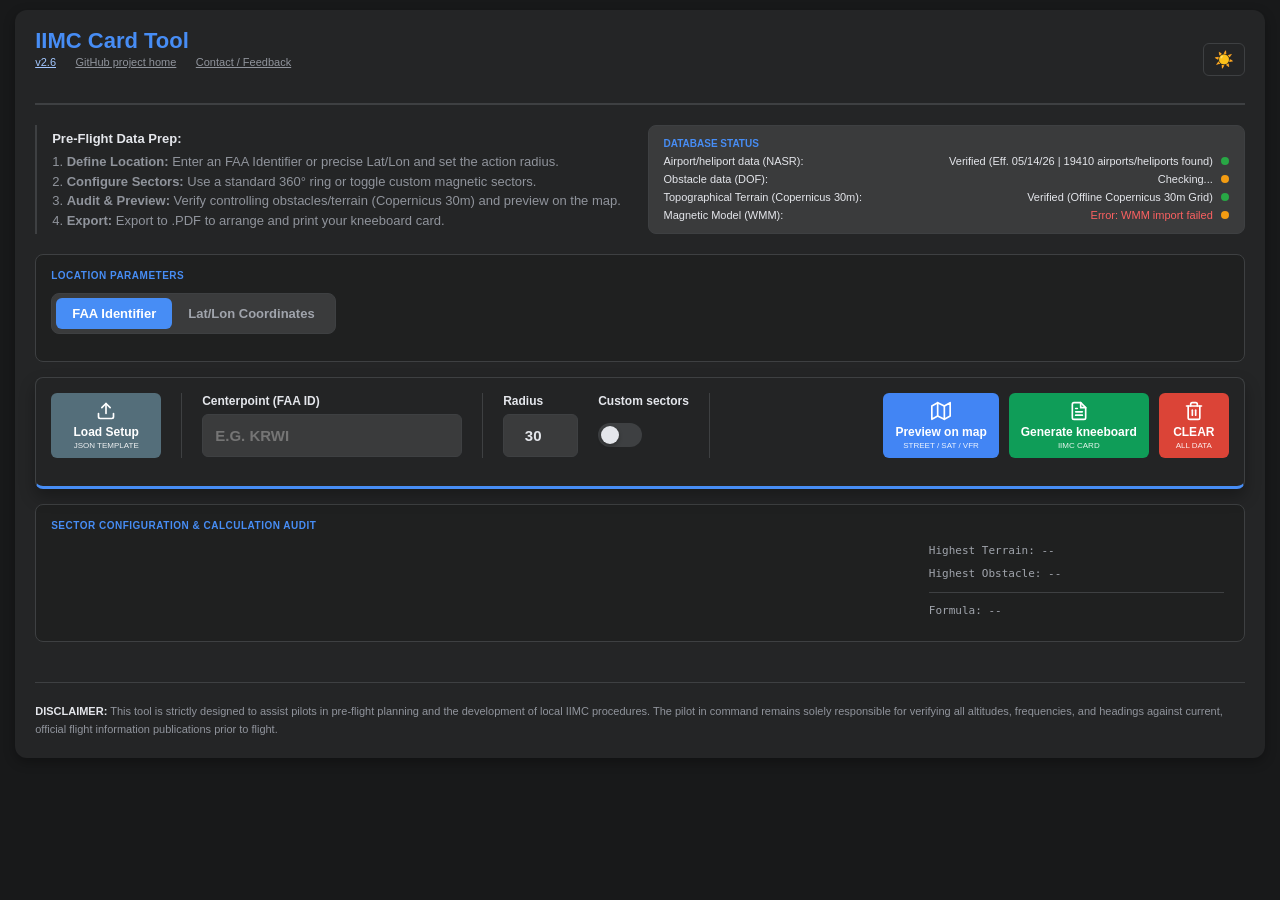
==== public/index.html @ d886c155 "Reorganize to standard scalable architecture" ====
<!DOCTYPE html>
<html lang="en">
<head>
    <meta charset="UTF-8">
    <meta name="viewport" content="width=device-width, initial-scale=1.0, maximum-scale=1.0, user-scalable=no">
    <title>IIMC Card Tool</title>
    
    <link rel="stylesheet" href="https://unpkg.com/leaflet@1.9.4/dist/leaflet.css" />
    
    <style>
        :root {
            --bg: #18191a; --card: #242526; --text: #e4e6eb; --border: #3e4042;
            --primary: #478df5; --secondary: #3a3b3c; --danger: #fb6161;
            --success: #28a745; --earth: #2d81ff; --link: #a3c7ff; --dispatch: #f39c12;
            --section-bg: rgba(0,0,0,0.15);
            --input-bg: #3a3b3c;
        }
        [data-theme="light"] {
            --bg: #f0f2f5; --card: #ffffff; --text: #1c1e21; --border: #dadde1;
            --primary: #1a73e8; --secondary: #e4e6eb; --danger: #fa3e3e;
            --link: #1a73e8; --dispatch: #f39c12;
            --section-bg: #f7f8fa; 
            --input-bg: #ffffff; 
        }

        body { font-family: -apple-system, BlinkMacSystemFont, "Segoe UI", Roboto, sans-serif; margin: 10px; background: var(--bg); color: var(--text); transition: background 0.3s; }
        .container { max-width: 900px; margin: auto; background: var(--card); padding: 20px; border-radius: 12px; box-shadow: 0 4px 12px rgba(0,0,0,0.3); }
        
        .header-row { display: flex; justify-content: space-between; align-items: center; border-bottom: 2px solid var(--border); padding-bottom: 15px; margin-bottom: 20px; }
        h2 { margin: 0; color: var(--primary); font-size: 20px; }
        
        .session-status-card { background: var(--secondary); padding: 12px 15px; border-radius: 8px; border: 1px solid var(--border); font-size: 11px; margin-bottom: 20px; }
        .status-line { margin-top: 6px; display: flex; justify-content: space-between; align-items: center; }
        .status-dot { width: 8px; height: 8px; border-radius: 50%; background: #555; display: inline-block; flex-shrink: 0; }
        .status-dot.ready { background: var(--success); }
        .status-dot.loading { background: var(--dispatch); animation: dbPulse 1s infinite; }
        @keyframes dbPulse { 0%, 100% { opacity: 1; } 50% { opacity: 0.3; } }

        .section-card { border: 1px solid var(--border); border-radius: 8px; padding: 15px; margin-bottom: 15px; background: var(--section-bg); }
        .section-title { font-weight: bold; color: var(--primary); margin-bottom: 12px; text-transform: uppercase; font-size: 10px; letter-spacing: 0.5px; }
        
        .grid-2 { display: grid; grid-template-columns: 1fr 1fr; gap: 15px; }
        @media (max-width: 480px) { .grid-2 { grid-template-columns: 1fr; } }

        label { display: block; font-weight: bold; color: var(--text); font-size: 12px; margin-bottom: 6px; }
        input[type="number"], input[type="text"] { width: 100%; padding: 12px; background: var(--input-bg); color: var(--text); border: 1px solid var(--border); border-radius: 6px; box-sizing: border-box; font-size: 15px; font-weight: bold; -webkit-appearance: none; }
        
        .btn-group { margin-top: 25px; }
        button.action { width: 100%; padding: 16px; background-color: var(--success); color: white; border: none; border-radius: 8px; font-size: 16px; font-weight: bold; cursor: pointer; transition: 0.2s; }
        
        .output-block { background: var(--input-bg); border: 1px solid var(--border); border-radius: 6px; padding: 15px; text-align: center; }
        .output-label { font-size: 10px; text-transform: uppercase; color: #90949c; font-weight: bold; margin-bottom: 5px; }
        .output-value { font-size: 26px; font-weight: bold; color: var(--text); }
        .output-value.msa-val { color: var(--danger); }
        .output-value.freq-val { color: var(--success); }

        .audit-text { font-size: 11px; color: #a0a4ac; margin-bottom: 8px; font-family: monospace; line-height: 1.4; }
        .audit-highlight { color: var(--text); font-weight: bold; }
        
        /* New Split Layout Styles */
        .split-layout { display: flex; gap: 20px; align-items: flex-start; }
        .split-left { flex: 1; min-width: 0; width: 100%; }
        .split-right { flex: 0 0 300px; min-width: 0; }
        
        /* Convert audit grid to a vertical stack */
        .audit-grid, .audit-grid.multi { display: flex; flex-direction: column; gap: 12px; padding-right: 5px; }
        
        @media (max-width: 768px) { 
            .split-layout { flex-direction: column; }
            .audit-grid, .audit-grid.multi { max-height: none; overflow-y: visible; padding-right: 0; }
        }

        .action-btn { background: var(--card); border: 1px solid var(--border); color: var(--text); padding: 10px; border-radius: 6px; cursor: pointer; }

        /* Map UI Additions */
        .btn-preview { background-color: var(--earth); margin-top: 10px; }
        .btn-preview:hover { background-color: #1a60d4; }
        
        #mapOverlay { 
            display: none; position: fixed; top: 5%; left: 5%; width: 90%; height: 80%; 
            background: var(--card); z-index: 3000; border: 2px solid var(--primary); 
            border-radius: 12px; overflow: hidden; box-shadow: 0 20px 50px rgba(0,0,0,0.8);
        }
        #mapOverlay.maximized { width: 100vw; height: 100vh; top: 0; left: 0; border: none; border-radius: 0; }
        #map { width: 100%; height: 100%; background: #222; }

        .map-command-bar {
            position: absolute; bottom: 30px; left: 50%; transform: translateX(-50%);
            width: auto; background: rgba(30, 31, 32, 0.98); border: 1px solid var(--border); border-radius: 12px;
            padding: 10px 20px; display: flex; align-items: center; gap: 15px;
            box-shadow: 0 10px 40px rgba(0,0,0,0.6); backdrop-filter: blur(12px); z-index: 9999 !important;
        }
        .cmd-group { display: flex; align-items: center; gap: 8px; position: relative; }
        .cmd-divider { width: 1px; height: 24px; background: var(--border); margin: 0 4px; }
        .layer-switch { display: flex; background: rgba(0,0,0,0.4); border-radius: 6px; padding: 2px; border: 1px solid var(--border); }
        .layer-btn { background: transparent; border: none; color: #888; padding: 8px 12px; font-size: 11px; font-weight: 600; cursor: pointer; border-radius: 4px; transition: 0.2s; white-space: nowrap; height: 32px; display: flex; align-items: center; }
        .layer-btn.active { background: var(--primary); color: white; }
        .close-btn { background: var(--danger); border-color: var(--danger); color: white; }

        /* --- KNEEBOARD TEMPLATE STYLES (Shared by Print & Preview) --- */
        #print-container { display: none; font-family: Arial, sans-serif; color: black; }
        
        .print-landscape-sheet { display: flex; flex-direction: row; width: 11in; height: 8.5in; background: white; box-sizing: border-box; margin: 0 auto; }
        .print-page, .print-notes { display: flex; flex-direction: column; width: 5.5in; height: 8.5in; box-sizing: border-box; padding: 0.25in; overflow: hidden; }
        .print-notes { border-left: 1px dashed #ccc; background: white; }
        
        .print-header { display: flex; justify-content: flex-start; align-items: stretch; height: 55px; margin-bottom: 0; gap: 0; }
        .print-logo-box, .print-title-box, .print-meta-box { border: 2px solid black; border-bottom: none; padding: 4px; display: flex; flex-direction: column; justify-content: center; box-sizing: border-box; container-type: inline-size; }
        .print-logo-box { width: 18%; text-align: center; border-right: none; }
        .print-title-box { width: 52%; text-align: center; font-weight: bold; border-right: none; }
        .print-title-box .print-title { height: 100%; width: 100%; display: flex; flex-direction: column; justify-content: center; font-size: clamp(12px, 6cqi, 22px); line-height: 1.1; margin: 0; }
        .print-meta-box { width: 30%; font-weight: bold; }
        .print-meta-box .print-meta { font-size: 14px; line-height: 1.3; display: block; margin: 0; }
        
        .print-body { border: 3px solid black; display: flex; flex-direction: column; flex: 1; box-sizing: border-box; overflow: hidden; }
        
        .print-diagram-section { position: relative; flex: 1; display: flex; justify-content: center; align-items: center; padding: 10px; box-sizing: border-box; overflow: hidden; }
        .print-freq-box { position: absolute; top: 10px; right: 10px; text-align: center; font-size: 11px; font-weight: bold; z-index: 10; background: white; padding: 4px; border: 1px solid black; line-height: 1.1; }
        
        .print-circle-container { width: 100%; height: 100%; display: flex; justify-content: center; align-items: center; background: white; box-sizing: border-box; border-radius: 50%; }
        .print-circle-container svg { max-width: 100%; max-height: 100%; }
        .print-center-text { text-align: center; font-size: 24px; font-weight: bold; line-height: 1.2; }
        .print-center-text span { font-size: 20px; }
        
        .active-layout-btn { background: var(--primary) !important; color: white !important; border-color: var(--primary) !important; }
        
        .print-instructions-section { border-top: 3px solid #1a237e; padding: 12px; font-size: 12px; line-height: 1.3; box-sizing: border-box; }
        .print-avoid { margin-bottom: 10px; font-size: 11px; }
        .print-section-title { font-weight: bold; font-size: 13px; margin-bottom: 5px; }
        .print-recover ul { margin: 0; padding-left: 18px; list-style-type: disc; }
        .print-recover li { margin-bottom: 4px; padding-left: 4px; }
        .print-note { font-weight: normal; margin: 8px 0; font-size: 11px; }

        .notes-header { font-weight: bold; font-size: 14px; margin-bottom: 10px; text-align: center; text-transform: uppercase; border-bottom: 2px solid black; padding-bottom: 5px; }
        .notes-textarea { flex: 1; width: 100%; border: none; resize: none; font-family: inherit; font-size: 12px; line-height: 1.5; outline: none; background: transparent; }

        /* --- PREVIEW MODE (Screen Only) --- */
        @media screen {
            body.preview-mode { background: #222 !important; overflow-y: auto; overflow-x: auto; }
            body.preview-mode .container, body.preview-mode #mapOverlay { display: none !important; }
            body.preview-mode #print-container { display: flex; flex-direction: column; align-items: center; padding: 40px 20px; min-height: 100vh; transition: padding-left 0.3s ease; }
            body.is-customizing #print-container { padding-left: 280px; }
            body.preview-mode .print-landscape-sheet { background: white; box-shadow: 0 10px 30px rgba(0,0,0,0.8); border-radius: 4px; }
        }

        /* --- ACTUAL PRINT SPOOLER STYLES --- */
        @media print {
            @page { size: letter landscape; margin: 0; }
            body { background: white !important; margin: 0 !important; padding: 0 !important; width: 11in !important; height: 8.5in !important; overflow: hidden !important; -webkit-print-color-adjust: exact; print-color-adjust: exact; }
            .container, #mapOverlay, .customize-sidebar, .modal-overlay, .app-footer, .header-row { display: none !important; }
            #print-container { display: block !important; width: 11in !important; height: 8.5in !important; margin: 0 !important; padding: 0 !important; }
            .print-landscape-sheet { width: 11in !important; height: 8.5in !important; margin: 0 !important; padding: 0 !important; box-shadow: none !important; border-radius: 0 !important; page-break-after: avoid; page-break-inside: avoid; }
            .print-notes { border-left: 1px dashed transparent !important; }
        }

        /* --- CUSTOMIZE MODE STYLES --- */
        body.is-customizing .print-page { outline: 2px dashed var(--primary); }
        body.is-customizing .draggable-box { cursor: grab; }
        body.is-customizing .draggable-box:active { cursor: grabbing; }
        body.is-dragging .editable-text { outline: none !important; background: transparent !important; }
        body.is-customizing .editable-text { outline: 1px dashed rgba(71, 141, 245, 0.5); background: rgba(71, 141, 245, 0.05); transition: 0.2s; }
        body.is-customizing .editable-text:hover { outline: 2px solid var(--primary); background: rgba(71, 141, 245, 0.1); }
        
        .customize-sidebar {
            position: fixed; top: 0; left: -300px; width: 260px; height: 100vh;
            background: var(--card); border-right: 1px solid var(--border);
            box-shadow: 4px 0 15px rgba(0,0,0,0.5); z-index: 10000;
            padding: 15px; box-sizing: border-box; transition: left 0.3s ease;
            display: flex; flex-direction: column; gap: 12px; overflow-y: auto;
        }
        body.is-customizing .customize-sidebar { left: 0; }
        .customize-sidebar h3 { margin: 0 0 10px 0; color: var(--primary); font-size: 16px; border-bottom: 1px solid var(--border); padding-bottom: 10px; }
        .sidebar-row { display: flex; justify-content: space-between; align-items: center; font-size: 13px; font-weight: bold; }
        .btn-sidebar { background: var(--secondary); color: var(--text); border: 1px solid var(--border); padding: 8px 12px; border-radius: 6px; cursor: pointer; width: 100%; font-weight: bold; margin-top: 10px; }
        .btn-sidebar:hover { background: var(--border); }
        
        @media print {
            .customize-sidebar { display: none !important; }
            .editable-text { outline: none !important; background: transparent !important; }
            .freq-box .editable-text { background: white !important; }
        }

        /* --- UI Updates: Header, Footer, Modals, Print --- */
        .version-subtitle { font-size: 11px; color: var(--link); margin-top: 4px; margin-bottom: 20px; display: inline-block; font-weight: normal; cursor: pointer; text-decoration: underline; }
        .project-link { font-size: 11px; color: #90949c; margin-left: 15px; text-decoration: underline; cursor: pointer; transition: color 0.2s; }
        .project-link:hover { color: var(--link); }
        .app-footer { margin-top: 40px; padding-top: 20px; border-top: 1px solid var(--border); font-size: 11px; color: #90949c; line-height: 1.6; text-align: left; }
        .disclaimer-bold { font-weight: bold; color: var(--text); }
        .modal-overlay { display: none; position: fixed; top: 0; left: 0; width: 100%; height: 100%; background: rgba(0, 0, 0, 0.75); z-index: 5999; }
        #versionHistory { display: none; position: fixed; top: 50%; left: 50%; transform: translate(-50%, -50%); background: var(--card); border: 2px solid var(--primary); padding: 25px; border-radius: 12px; font-size: 12px; z-index: 6000; box-shadow: 0 10px 30px rgba(0,0,0,0.5); max-width: 500px; width: 90%; max-height: 80vh; overflow-y: auto; color: var(--text); line-height: 1.6; }
        
        .sticky-action-bar {
            position: sticky;
            top: 0;
            z-index: 1002;
            backdrop-filter: blur(12px);
            -webkit-backdrop-filter: blur(12px);
            box-shadow: 0 8px 16px rgba(0,0,0,0.3);
            background: rgba(36, 37, 38, 0.85) !important;
            border-bottom: 3px solid var(--primary) !important;
        }
        [data-theme="light"] .sticky-action-bar { background: rgba(255, 255, 255, 0.85) !important; }

        @media print { .no-print { display: none !important; } }
    </style>
</head>
<body data-theme="dark">

<div class="modal-overlay no-print" id="historyOverlay" onclick="toggleVersionHistory()">
    <div id="versionHistory" onclick="event.stopPropagation()">
        <div style="display:flex; justify-content:space-between; align-items:center; margin-bottom:15px; border-bottom:1px solid var(--border); padding-bottom:10px;">
            <strong style="color:var(--primary); font-size:14px;">Version History</strong>
            <span style="cursor:pointer; font-size:18px; opacity:0.7;" onclick="toggleVersionHistory()">✕</span>
        </div>
        <b>v2.6</b> - Fixed database update to correctly download current DOF.<br>
        <b>v2.5.1</b> - Added single-sector card scaling options.<br>
        <b>v2.5</b> - Added manual frequency changes to save/load with template.<br>
        <b>v2.4.4.7</b> - Made action bar buttons sticky.<br>
        <b>v2.4.4.1</b> - Revised action bar buttons.<br>
        <b>v2.4.3.1</b> - UI refinements. Fixed kneeboard date to align with DOF/sectional expiry.<br>
        <b>v2.4.3</b> - Added user input data validation logic.<br>
        <b>v2.4.2</b> - Fixed antimeridian wrapping bug (Aleutian Islands / Dateline Fix).<br>
        <b>v2.4.1</b> - Fixed expiration date on kneeboard card to correctly reflect next AIRAC cycle.<br>
        <b>v2.4</b> - Major update - integrated new terrain engine using NumPY array to ensure correct resolution of highest points.<br>
        <b>v2.3</b> - Revised frequency search logic to account FAA encoding of larger airports.<br>
        <b>v2.2</b> - Overhauled kneeboard print options and menu.<br>
        <b>v2.1</b> - Minor UI updates.<br>
        <b>v2.0.1</b> - Transitioned to web-based deployment on GitHub.<br>
        <b>v1.9.5</b> - Updated terrain model to Copernicus GLO-30. Added usage instructions and pre-flight disclaimers.<br>
        <b>v1.9.4</b> - Added Map Preview functionality.<br>
    </div>
</div>

<div class="container">
    <div class="header-row no-print">
        <div>
            <h2 style="margin: 0; color: var(--primary); line-height: 1; font-size: 22px;">IIMC Card Tool</h2>
            <span class="version-subtitle" onclick="toggleVersionHistory()">v2.6</span>
            <a href="https://github.com/cwmauze/iimc-card-tool" target="_blank" class="project-link">GitHub project home</a>
            <a href="mailto:cistern_fob3m@icloud.com" class="project-link">Contact / Feedback</a>
        </div>
        <button class="action-btn" onclick="toggleTheme()" id="themeBtn" style="font-size: 16px; padding: 6px 10px; height: auto;">☀️</button>
    </div>

    <div class="grid-2 no-print" style="margin-bottom: 20px; align-items: stretch;">
        <div style="font-size: 13px; color: #90949c; line-height: 1.5; border-left: 2px solid var(--border); padding-left: 15px; display: flex; flex-direction: column; justify-content: center;">
            <strong style="color: var(--text); margin-bottom: 4px;">Pre-Flight Data Prep:</strong>
            <div>1. <strong>Define Location:</strong> Enter an FAA Identifier or precise Lat/Lon and set the action radius.</div>
            <div>2. <strong>Configure Sectors:</strong> Use a standard 360° ring or toggle custom magnetic sectors.</div>
            <div>3. <strong>Audit & Preview:</strong> Verify controlling obstacles/terrain (Copernicus 30m) and preview on the map.</div>
            <div>4. <strong>Export:</strong> Export to .PDF to arrange and print your kneeboard card.</div>
        </div>

        <div class="session-status-card" style="margin-bottom: 0;">
            <div style="font-weight: bold; color: var(--primary); text-transform: uppercase; font-size: 10px;">Database Status</div>
            <div class="status-line">
                <span>Airport/heliport data (NASR):</span>
                <div style="display:flex; align-items:center; gap:8px;">
                    <span id="apt-status">Checking...</span>
                    <div class="status-dot loading" id="apt-dot"></div>
                </div>
            </div>
            <div class="status-line">
                <span>Obstacle data (DOF):</span>
                <div style="display:flex; align-items:center; gap:8px;">
                    <span id="obs-status">Checking...</span>
                    <div class="status-dot loading" id="obs-dot"></div>
                </div>
            </div>
            <div class="status-line">
                <span>Topographical Terrain (Copernicus 30m):</span>
                <div style="display:flex; align-items:center; gap:8px;">
                    <span id="usgs-status">Checking...</span>
                    <div class="status-dot loading" id="usgs-dot"></div>
                </div>
            </div>
            <div class="status-line">
                <span>Magnetic Model (WMM):</span>
                <div style="display:flex; align-items:center; gap:8px;">
                    <span id="mag-status">Checking...</span>
                    <div class="status-dot loading" id="mag-dot"></div>
                </div>
            </div>
        </div>
    </div>

    <style>
        .container { max-width: 1600px !important; width: 96%; transition: max-width 0.3s ease-in-out; }
        .export-toolbar { display: flex; align-items: stretch; gap: 10px; flex: 1; justify-content: flex-end; }
        .export-btn { display: flex; flex-direction: column; align-items: center; justify-content: center; padding: 8px 12px; border-radius: 6px; border: none; color: white; cursor: pointer; text-align: center; transition: opacity 0.2s; min-width: 110px; font-family: inherit; }
        .export-btn:hover { opacity: 0.85; }
        .export-icon { margin-bottom: 4px; }
        .export-title { font-size: 12px; font-weight: bold; margin-bottom: 2px; }
        .export-sub { font-size: 8px; text-transform: uppercase; opacity: 0.9; }
        .btn-map { background-color: #4285F4; }
        .btn-pdf { background-color: #0F9D58; }
        .btn-reset { background-color: #DB4437; min-width: 70px; }
        .efb-toggle { position: relative; display: inline-block; width: 44px; height: 24px; margin: 0; }
        .efb-toggle input { opacity: 0; width: 0; height: 0; }
        .efb-slider { position: absolute; cursor: pointer; top: 0; left: 0; right: 0; bottom: 0; background-color: var(--border); transition: .2s; border-radius: 24px; }
        .efb-slider:before { position: absolute; content: ""; height: 18px; width: 18px; left: 3px; bottom: 3px; background-color: var(--text); transition: .2s; border-radius: 50%; box-shadow: 0 2px 4px rgba(0,0,0,0.3); }
        .efb-toggle input:checked + .efb-slider { background-color: var(--primary); }
        .efb-toggle input:checked + .efb-slider:before { transform: translateX(20px); background-color: #fff; }

        /* Segmented Control Styles */
        .segmented-control { display: inline-flex; background: var(--input-bg); border: 1px solid var(--border); border-radius: 8px; padding: 4px; }
        .segmented-control input { display: none; }
        .segmented-control label { padding: 8px 16px; font-size: 13px; font-weight: bold; color: #a0a4ac; cursor: pointer; border-radius: 6px; transition: background 0.2s, color 0.2s; margin: 0; }
        .segmented-control input:checked + label { background: var(--primary); color: white; }
    </style>

    <div class="section-card">
        <div class="section-title">Location Parameters</div>
        
        <div style="margin-bottom: 12px;">
            <div class="segmented-control">
                <input type="radio" name="centerMode" id="cm-faa" value="faa" checked onchange="toggleCenterInput()">
                <label for="cm-faa">FAA Identifier</label>
                
                <input type="radio" name="centerMode" id="cm-coord" value="coord" onchange="toggleCenterInput()">
                <label for="cm-coord">Lat/Lon Coordinates</label>
            </div>
        </div>
    </div>

    <div class="sticky-action-bar" style="display: flex; gap: 20px; align-items: center; flex-wrap: wrap; border: 1px solid var(--border); border-radius: 8px; padding: 15px 15px 28px 15px; margin-bottom: 15px;">
            
            <div style="flex: 0 0 auto;">
                <input type="file" id="template-upload" accept=".json" style="display: none;" onchange="loadTemplate(event)">
                <button class="export-btn" style="background-color: #546E7A; height: 100%; min-height: 65px; justify-content: center;" onclick="document.getElementById('template-upload').click()">
                    <svg class="export-icon" width="20" height="20" viewBox="0 0 24 24" fill="none" stroke="currentColor" stroke-width="2" stroke-linecap="round" stroke-linejoin="round"><path d="M21 15v4a2 2 0 0 1-2 2H5a2 2 0 0 1-2-2v-4"></path><polyline points="17 8 12 3 7 8"></polyline><line x1="12" y1="3" x2="12" y2="15"></line></svg>
                    <span class="export-title">Load Setup</span>
                    <span class="export-sub">JSON TEMPLATE</span>
                </button>
            </div>

            <div style="width: 1px; min-height: 60px; background: var(--border); align-self: stretch;"></div>

            <div style="flex: 0 0 auto; min-width: 260px;">
                <div id="faaWrap" style="position: relative;">
                    <label>Centerpoint (FAA ID)</label>
                    <input type="text" id="centerpoint" placeholder="E.G. KRWI" style="text-transform: uppercase;" oninput="handleLocationChange()">
                    <div id="facilityName" style="position: absolute; top: 100%; left: 0; font-size: 11px; font-weight: bold; margin-top: 6px; color: var(--success); white-space: nowrap;"></div>
                </div>
                
                <div id="coordWrap" style="display: none; position: relative;">
                    <div style="display: flex; gap: 10px;">
                        <div style="width: 150px;">
                            <label>Latitude</label>
                            <input type="text" id="latInput" placeholder="e.g. 35.85" oninput="handleLocationChange()">
                        </div>
                        <div style="width: 150px;">
                            <label>Longitude</label>
                            <input type="text" id="lonInput" placeholder="e.g. -77.89" oninput="handleLocationChange()">
                        </div>
                        <div style="width: 100px;">
                            <label>ID</label>
                            <input type="text" id="customLabel" placeholder="e.g. LZ-1" style="text-transform: uppercase;" oninput="handleLocationChange()" maxlength="6">
                        </div>
                    </div>
                    <div id="coordHelper" style="position: absolute; top: 100%; left: 0; font-size: 11px; font-weight: bold; margin-top: 6px; color: var(--link); white-space: nowrap;">Accepts decimal or DMS</div>
                </div>
            </div>

            <div style="width: 1px; min-height: 60px; background: var(--border); align-self: stretch;"></div>

            <div style="display: flex; gap: 20px; align-items: flex-start; flex: 0 0 auto;">
                <div style="width: 75px; flex-shrink: 0;">
                    <label>Radius</label>
                    <input type="number" id="radius" value="30" oninput="triggerLiveUpdate()" style="text-align: center;">
                </div>

                <div style="display: flex; flex-direction: column;">
                    <label>Custom sectors</label>
                    <div style="display: flex; gap: 12px; height: 42px; align-items: center;">
                        <input type="radio" name="sectorMode" id="sm-single" value="single" checked style="display: none;">
                        <input type="radio" name="sectorMode" id="sm-custom" value="custom" style="display: none;">

                        <label class="efb-toggle" title="Toggle Custom Sectors">
                            <input type="checkbox" id="ui-sector-toggle" onchange="syncSectors(this)">
                            <span class="efb-slider"></span>
                        </label>

                        <div id="sector-btn-wrapper" style="display: none; align-items: center; gap: 6px; margin-left: 8px;">
                            <button class="action-btn" id="btn-rem-sector" onclick="removeSectorHandle()" disabled style="padding: 0; width: 34px; height: 34px; display: flex; align-items: center; justify-content: center; font-size: 20px; font-weight: bold; border-color: var(--border); line-height: 1;" title="Remove Sector">&minus;</button>
                            <button class="action-btn" id="btn-add-sector" onclick="addSectorHandle()" disabled style="padding: 0; width: 34px; height: 34px; display: flex; align-items: center; justify-content: center; font-size: 20px; font-weight: bold; background: var(--primary); color: white; border: none; line-height: 1;" title="Add Sector">&plus;</button>
                        </div>
                    </div>
                </div>
            </div>

            <div style="width: 1px; min-height: 60px; background: var(--border); align-self: stretch;"></div>

            <div class="export-toolbar">
                <button class="export-btn btn-map" onclick="showMapPreview()">
                    <svg class="export-icon" width="20" height="20" viewBox="0 0 24 24" fill="none" stroke="currentColor" stroke-width="2" stroke-linecap="round" stroke-linejoin="round"><polygon points="1 6 1 22 8 18 16 22 23 18 23 2 16 6 8 2 1 6"></polygon><line x1="8" y1="2" x2="8" y2="18"></line><line x1="16" y1="6" x2="16" y2="22"></line></svg>
                    <span class="export-title">Preview on map</span>
                    <span class="export-sub">STREET / SAT / VFR</span>
                </button>
                
                <button class="export-btn btn-pdf" onclick="generateKneeboard()">
                    <svg class="export-icon" width="20" height="20" viewBox="0 0 24 24" fill="none" stroke="currentColor" stroke-width="2" stroke-linecap="round" stroke-linejoin="round"><path d="M14 2H6a2 2 0 0 0-2 2v16a2 2 0 0 0 2 2h12a2 2 0 0 0 2-2V8z"></path><polyline points="14 2 14 8 20 8"></polyline><line x1="16" y1="13" x2="8" y2="13"></line><line x1="16" y1="17" x2="8" y2="17"></line><polyline points="10 9 9 9 8 9"></polyline></svg>
                    <span class="export-title">Generate kneeboard</span>
                    <span class="export-sub">IIMC CARD</span>
                </button>

                <button class="export-btn btn-reset" onclick="resetApp()">
                    <svg class="export-icon" width="20" height="20" viewBox="0 0 24 24" fill="none" stroke="currentColor" stroke-width="2" stroke-linecap="round" stroke-linejoin="round"><polyline points="3 6 5 6 21 6"></polyline><path d="M19 6v14a2 2 0 0 1-2 2H7a2 2 0 0 1-2-2V6m3 0V4a2 2 0 0 1 2-2h4a2 2 0 0 1 2 2v2"></path><line x1="10" y1="11" x2="10" y2="17"></line><line x1="14" y1="11" x2="14" y2="17"></line></svg>
                    <span class="export-title">CLEAR</span>
                    <span class="export-sub">ALL DATA</span>
                </button>
            </div>

        </div>

        <script>
            function syncSectors(checkbox) {
                document.getElementById('sm-custom').checked = checkbox.checked;
                document.getElementById('sm-single').checked = !checkbox.checked;
                toggleSectorUI();
            }

            function resetApp() {
                document.getElementById('centerpoint').value = '';
                document.getElementById('latInput').value = '';
                document.getElementById('lonInput').value = '';
                document.getElementById('customLabel').value = '';
                document.getElementById('radius').value = '30';
                
                document.querySelector('input[name="centerMode"][value="faa"]').checked = true;
                toggleCenterInput();
                
                const toggleBtn = document.getElementById('ui-sector-toggle');
                if (toggleBtn) {
                    toggleBtn.checked = false;
                    syncSectors(toggleBtn);
                }
                
                document.getElementById('audit-container').innerHTML = '<div class="audit-sector-card" id="audit-single"><div class="audit-text" id="audit-terr">Highest Terrain: --</div><div class="audit-text" id="audit-obs">Highest Obstacle: --</div><div class="audit-text" style="margin-top: 10px; border-top: 1px solid var(--border); padding-top: 10px;" id="audit-math">Formula: --</div></div>';
                document.getElementById('sectorUI').style.display = 'none';
                
                // FIX: Reset the MagVar UI status text
                const magUi = document.getElementById('mag-status');
                if (magUi) {
                    magUi.innerText = "Verified (WMM 2025-2030 Epoch)";
                }
                
                currentCalc = null;
                
                // FIX: Wipe the persistent sector math back to a clean slate
                wheelSectors = [0];
                window.currentSectors = [];
                draggingHandle = null;
                
                // Force the background wheel to redraw with the fresh data
                if (typeof updateWheel === 'function') {
                    updateWheel();
                }
            }
        </script>

    <div class="section-card" id="combined-section" style="background: rgba(0,0,0,0.15);">
        <div class="section-title">Sector Configuration & Calculation Audit</div>
        
        <div class="split-layout">
            <div class="split-left">
                <div id="sector-helper-text" style="display: none; font-size: 11px; font-style: italic; color: #a0a4ac; margin-bottom: 10px; text-align: center;">Drag the handles on the wheel to adjust sector boundaries.</div>
                <div id="sectorUI" style="display: none;">
                    <div class="wheel-container" style="text-align: center; margin-bottom: 15px;">
                        <svg class="wheel-svg" viewBox="-160 -160 320 320" style="width: 100%; max-width: 700px; height: auto; overflow: visible;" id="sector-wheel">
                            <circle cx="0" cy="0" r="100" fill="rgba(255,255,255,0)" stroke="var(--border)" stroke-width="2" />
                            <circle cx="0" cy="0" r="6" class="wheel-center" fill="var(--text)" />
                        </svg>
                    </div>
                </div>
            </div>

            <div class="split-right">
                <div id="audit-container" class="audit-grid">
                    <div class="audit-sector-card" id="audit-single">
                        <div class="audit-text" id="audit-terr">Highest Terrain: --</div>
                        <div class="audit-text" id="audit-obs">Highest Obstacle: --</div>
                        <div class="audit-text" style="margin-top: 10px; border-top: 1px solid var(--border); padding-top: 10px;" id="audit-math">Formula: --</div>
                    </div>
                </div>
            </div>
        </div>
    </div>
    
    <footer class="app-footer no-print">
        <span class="disclaimer-bold">DISCLAIMER:</span> This tool is strictly designed to assist pilots in pre-flight planning and the development of local IIMC procedures. The pilot in command remains solely responsible for verifying all altitudes, frequencies, and headings against current, official flight information publications prior to flight.
    </footer>
</div>

<div id="mapOverlay">
    <div id="map-header-badge" style="position: absolute; top: 20px; left: 20px; background: rgba(30, 31, 32, 0.85); border: 1px solid var(--border); padding: 8px 15px; border-radius: 8px; color: var(--text); font-size: 14px; font-weight: bold; z-index: 9999; backdrop-filter: blur(8px); box-shadow: 0 4px 12px rgba(0,0,0,0.5); pointer-events: none;">
        Preview: ---
    </div>
    <div class="map-command-bar">
        <div class="cmd-group">
            <div class="layer-switch">
                <button class="layer-btn active" id="b-street" onclick="setBaseView('street')">Map Light</button>
                <button class="layer-btn" id="b-dark" onclick="setBaseView('dark')">Map Dark</button>
                <button class="layer-btn" id="b-sat" onclick="setBaseView('sat')">Satellite</button>
                <button class="layer-btn" id="b-vfr" onclick="setBaseView('vfr')">VFR Sectional</button>
            </div>
        </div>
        <div class="cmd-divider"></div>
        <div class="cmd-group" style="margin-left:auto;">
            <button class="action-btn" onclick="recenterMap()" title="Recenter Map">
                <svg width="14" height="14" viewBox="0 0 24 24" fill="none" stroke="currentColor" stroke-width="2" stroke-linecap="round" stroke-linejoin="round"><circle cx="12" cy="12" r="10"></circle><circle cx="12" cy="12" r="3"></circle></svg>
            </button>
            <button class="action-btn" onclick="toggleMaximize()" title="Toggle Fullscreen">
                <svg width="14" height="14" viewBox="0 0 24 24" fill="none" stroke="currentColor" stroke-width="2"><path d="M15 3h6v6M9 21H3v-6M21 3l-7 7M3 21l7-7"></path></svg>
            </button>
            <button class="action-btn close-btn" onclick="hideMap()">Close</button>
        </div>
    </div>
    <div id="map"></div>
</div> 

<div id="print-container">
    <div class="customize-sidebar" id="customizeSidebar">
        <div style="font-size: 11px; color: #a0a4ac; line-height: 1.4; margin-bottom: 10px;">
            <b>Instructions:</b><br>
            • <b>Drag</b> items to move them.<br>
            • <b>Click</b> highlighted text to edit.<br>
            • Changes appear exactly as printed.
        </div>
        
        <div id="customization-sliders" style="background: var(--section-bg); padding: 10px; border-radius: 8px; border: 1px solid var(--border); margin-bottom: 12px;">
            <strong style="font-size: 10px; text-transform: uppercase; color: var(--primary); display: block; margin-bottom: 10px;">1. Adjust Sizing</strong>
            <div style="margin-bottom: 12px;">
                <label style="font-size: 11px; margin-bottom: 4px; display: block; color: var(--text);">MSA Text Size <span id="val-msa-scale" style="float: right; color: var(--success); font-family: monospace;">1.00x</span></label>
                <input type="range" id="slider-msa-scale" min="0.5" max="2.0" step="0.05" value="1.0" style="width: 100%; cursor: pointer;">
            </div>
            <div style="margin-bottom: 12px;">
                <label style="font-size: 11px; margin-bottom: 4px; display: block; color: var(--text);">Frequency box size <span id="val-freq-scale" style="float: right; color: var(--success); font-family: monospace;">1.00x</span></label>
                <input type="range" id="slider-freq-scale" min="0.5" max="2.0" step="0.05" value="1.0" style="width: 100%; cursor: pointer;">
            </div>
            <div style="margin-bottom: 12px;">
                <label style="font-size: 11px; margin-bottom: 4px; display: block; color: var(--text);">Degree Marker Size <span id="val-deg-scale" style="float: right; color: var(--success); font-family: monospace;">1.00x</span></label>
                <input type="range" id="slider-deg-scale" min="0.5" max="2.0" step="0.05" value="1.0" style="width: 100%; cursor: pointer;">
            </div>
            <div style="margin-bottom: 0;">
                <label style="font-size: 11px; margin-bottom: 4px; display: block; color: var(--text);">Degree Marker Distance <span id="val-degDist-scale" style="float: right; color: var(--success); font-family: monospace;">270px</span></label>
                <input type="range" id="slider-degDist-scale" min="120" max="420" step="5" value="270" style="width: 100%; cursor: pointer;">
            </div>
        </div>

        <div style="background: var(--section-bg); padding: 10px; border-radius: 8px; border: 1px solid var(--border); margin-bottom: 12px;">
            <strong style="font-size: 10px; text-transform: uppercase; color: var(--primary); display: block; margin-bottom: 10px;">2. Branding</strong>
            <div class="sidebar-row" style="color: var(--text);">
                <span style="font-size: 11px; font-weight: normal;">Company Logo</span>
                <label class="efb-toggle" style="margin: 0;">
                    <input type="checkbox" id="toggle-logo-btn" onchange="togglePrintLogo()">
                    <span class="efb-slider"></span>
                </label>
            </div>
            
            <div id="logo-select-wrapper" style="display: none; margin-top: 10px;">
                <select id="logo-selector" onchange="updateLogoImage()" style="width: 100%; padding: 8px; background: var(--input-bg); color: var(--text); border: 1px solid var(--border); border-radius: 6px; font-size: 12px; cursor: pointer;">
                    <option value="https://www.metrohealth.org/globalassets/metrohealth-images/life-flight/metro-aviation-logo.jpg">Metro Aviation</option>
                    <option value="https://www.globalmedicalresponse.com/img/gmr-logo-web.png">Global Medical Response (GMR)</option>
                    <option value="https://phoenixchildrens.org/sites/default/files/2025-04/airmethods-logo_0.png">Air Methods</option>
                    <option value="https://www.phiairmedical.com/wp-content/uploads/sites/3/2021/07/PHI-Air-Medical_YLW_WHT.png">PHI Air Medical</option>
                    <option value="https://placehold.co/400x120/ffffff/0f9d58?text=CUSTOM+OPERATOR&font=montserrat">Custom Operator</option>
                </select>
            </div>
        </div>

        <div style="background: var(--section-bg); padding: 10px; border-radius: 8px; border: 1px solid var(--border);">
            <strong style="font-size: 10px; text-transform: uppercase; color: var(--primary); display: block; margin-bottom: 10px;">3. Right Half Layout</strong>
            <div class="segmented-control" style="width: 100%; display: flex; box-sizing: border-box;" id="layout-btn-group">
                <input type="radio" name="rightLayout" id="rl-blank" value="blank" checked onchange="setRightLayout('blank')">
                <label for="rl-blank" style="flex: 1; text-align: center; font-size: 10px; padding: 6px; margin: 0;">Blank</label>
                
                <input type="radio" name="rightLayout" id="rl-duplicate" value="duplicate" onchange="setRightLayout('duplicate')">
                <label for="rl-duplicate" style="flex: 1; text-align: center; font-size: 10px; padding: 6px; margin: 0;">Duplicate</label>
                
                <input type="radio" name="rightLayout" id="rl-notes" value="notes" onchange="setRightLayout('notes')">
                <label for="rl-notes" style="flex: 1; text-align: center; font-size: 10px; padding: 6px; margin: 0;">Free Text</label>
            </div>
        </div>
        
        <script>
            function setRightLayout(mode) {
                const rightSide = document.getElementById('notes-side');
                if (mode === 'blank') {
                    rightSide.innerHTML = '';
                } else if (mode === 'duplicate') {
                    rightSide.innerHTML = document.getElementById('card-side').innerHTML;
                } else if (mode === 'notes') {
                    rightSide.innerHTML = '<div class="notes-header">Flight Notes</div><div class="notes-textarea" contenteditable="true" style="outline: none; min-height: 50%;">Enter free text, frequencies, or flight log details here...</div>';
                }
            }
        </script>
        
        <div style="margin-top: auto; display: flex; flex-direction: column; gap: 8px;">
            <button class="btn-sidebar" style="margin-top: 0;" onclick="generateKneeboard()">Reset Layout</button>
            <button class="btn-sidebar" style="margin-top: 0; background: var(--primary); color: white; border: none;" onclick="saveTemplate()">Save Template</button>
            <button class="btn-sidebar" style="margin-top: 0; background: var(--success); color: white; border: none;" onclick="window.print()">Print Card</button>
            <button class="btn-sidebar" style="margin-top: 0; background: var(--danger); color: white; border: none;" onclick="closePreview()">Close</button>
        </div>
    </div>
    
    <div class="print-landscape-sheet">
        <div class="print-page" id="card-side">
            <div class="print-header">
                <div class="print-logo-box" style="padding: 2px;">
                    <img id="print-logo-img" src="https://www.metrohealth.org/globalassets/metrohealth-images/life-flight/metro-aviation-logo.jpg" style="max-width: 100%; max-height: 45px; object-fit: contain; display: block; margin: 0 auto;">
                </div>
                <div class="print-title-box">
                    <div class="print-title">IIMC procedure for 30 NM radius.<br>MSA Chart oriented to MAG N</div>
                </div>
                <div class="print-meta-box">
                    <div class="print-meta">Location: <span id="print-loc-1">---</span><br><span style="color: #40a0c6; text-decoration: underline;">Expires: <span id="print-exp-1">---</span></span></div>
                </div>
            </div>
            
            <div class="print-body">
                <div class="print-diagram-section">
                    <div class="print-freq-box">
                        <u>ATC FREQ: <span id="print-freq-1">---</span></u><br>
                        <span id="print-ctr-1" style="font-weight: bold;">---</span>
                    </div>
                    
                    <div class="print-circle-container" id="print-wheel-1">
                        <div class="print-center-text">
                            <div id="print-center-label-1">---</div>
                            <div>MSA: <span id="print-msa-1">---</span></div>
                        </div>
                    </div>
                </div>
                
                <div class="print-instructions-section">
                    <div class="print-avoid"><i><u>AVOID</u> - Be aware of the WX conditions and be prepared for the possibility of IIMC or loss of visual reference. Always maintain situational awareness and pay close attention to weather changes.</i></div>
                    
                    <div class="print-section-title"><i><u>RECOVER</u></i></div>
                    <div class="print-recover">
                        <ul>
                            <li>Attitude (Level the wings on the attitude indicator)</li>
                            <li>Heading (Maintain the aircraft heading, turning only to avoid known obstacles</li>
                            <li>Power (Adjust engine power to applicable climb power)</li>
                            <li>Airspeed (Adjust airspeed to climb airspeed, after the aircraft is stabilized</li>
                        </ul>
                        <div class="print-note"><b>NOTE:</b> Once established on instruments above 60kts, engage A/P upper modes</div>
                        <ul>
                            <li>Climb to the Minimum Safe Altitude</li>
                            <li>De-goggle when safely able (if applicable)</li>
                            <li>Contact appropriate ATC or use Guard (121.5) and <b>DECLARE AN EMERGENCY</b></li>
                            <li>Set transponder to squawk "7700"</li>
                            <li>Request vectors to VFR conditions or if no VFR, request IFR clearance to nearest appropriate landing facility with an approach.</li>
                            <li>Brief other personnel on board of situation (if applicable)</li>
                        </ul>
                    </div>
                </div>
            </div>
        </div>
        
        <div class="print-notes" id="notes-side"></div>
    </div>
</div>

<script src="https://unpkg.com/leaflet@1.9.4/dist/leaflet.js" defer></script>

<script>
function toggleVersionHistory() {
    const overlay = document.getElementById('historyOverlay');
    const box = document.getElementById('versionHistory');
    const isShowing = overlay.style.display === 'block'; 
    overlay.style.display = isShowing ? 'none' : 'block'; 
    box.style.display = isShowing ? 'none' : 'block';
}

let globalAirports = null;
let globalObstacles = null;
let globalMeta = null;
let globalTerrain = null;
let updateTimeout = null;
let currentCalc = null; // Stores calculation state for the map preview

document.addEventListener('DOMContentLoaded', async () => {
    // Fetch Metadata for cycle dates
    try {
        const metaRes = await fetch('data/metadata.json?nocache=' + new Date().getTime());
        globalMeta = await metaRes.json();
    } catch (e) { console.warn("metadata.json not found."); }

    // Load Databases
    fetch('data/airports.json?nocache=' + new Date().getTime()).then(r => r.json()).then(data => {
        globalAirports = data;
        let datePart = (globalMeta && globalMeta.apt_date) ? globalMeta.apt_date : "Unknown";
        document.getElementById('apt-status').innerText = "Verified (Eff. " + datePart + " | " + Object.keys(data).length + " airports/heliports found)";
        document.getElementById('apt-dot').className = 'status-dot ready';
    });
    fetch('data/obstacles.json?nocache=' + new Date().getTime()).then(r => r.json()).then(data => {
        globalObstacles = data;
        let datePart = (globalMeta && globalMeta.dof_date) ? globalMeta.dof_date : "Unknown";
        document.getElementById('obs-status').innerText = "Verified (Eff. " + datePart + " | " + data.length + " obstacles)";
        document.getElementById('obs-dot').className = 'status-dot ready';
    });
  // Load USGS Terrain Grid
    fetch('data/terrain.json')
        .then(r => { if (!r.ok) throw new Error("HTTP " + r.status); return r.json(); })
        .then(data => {
            globalTerrain = data;
            document.getElementById('usgs-status').innerText = "Verified (Offline Copernicus 30m Grid)";
            document.getElementById('usgs-status').style.color = "var(--text)";
            document.getElementById('usgs-dot').className = 'status-dot ready';
            triggerLiveUpdate(); 
        })
        .catch(e => {
            document.getElementById('usgs-status').innerText = "Error: terrain.json missing";
            document.getElementById('usgs-status').style.color = "var(--danger)";
            console.error("Terrain grid fetch failed:", e);
        });

    // Initialize offline World Magnetic Model
    import('https://esm.sh/magvar')
        .then(module => {
            window.wmmModule = module; // Cache globally for instant access
            document.getElementById('mag-status').innerText = "Verified (WMM 2025-2030 Epoch)";
            document.getElementById('mag-status').style.color = "var(--text)";
            document.getElementById('mag-dot').className = 'status-dot ready';
        })
        .catch(e => {
            document.getElementById('mag-status').innerText = "Error: WMM import failed";
            document.getElementById('mag-status').style.color = "var(--danger)";
            console.error("MagVar module fetch failed:", e);
        });
}); // <--- Add this closing parenthesis and semicolon here

function toggleCenterInput() {
    const mode = document.querySelector('input[name="centerMode"]:checked').value;
    document.getElementById('faaWrap').style.display = (mode === 'faa') ? 'block' : 'none';
    document.getElementById('coordWrap').style.display = (mode === 'coord') ? 'block' : 'none';
    triggerLiveUpdate();
}

function triggerLiveUpdate() {
    updateFacilityName();
    clearTimeout(updateTimeout);
    updateTimeout = setTimeout(() => {
        updateWheel(); // Forces the center badge to grab the newest text
        calculateIIMC(); // Runs the math and draws the new halos
    }, 700);
}

function handleLocationChange() {
    // If Custom Sectors are ON, forcefully turn them OFF and wipe the slate clean for safety
    const toggleBtn = document.getElementById('ui-sector-toggle');
    if (toggleBtn && toggleBtn.checked) {
        toggleBtn.checked = false;
        syncSectors(toggleBtn);
        wheelSectors = [0];
        window.currentSectors = [];
        draggingHandle = null;
    }
    
    // Proceed with the normal live update
    triggerLiveUpdate();
}

// RESTORED AND UPGRADED FUNCTION
function toggleSectorUI() {
    // Read from the hidden baseline radios synced to the EFB toggle switch
    const customToggle = document.getElementById('sm-custom');
    if (!customToggle) return; // Safety check
    
    const mode = customToggle.checked ? 'custom' : 'single';
    
    // Dynamically unhide the compact Add/Remove button wrapper
    const btnWrapper = document.getElementById('sector-btn-wrapper');
    if (btnWrapper) btnWrapper.style.display = mode === 'custom' ? 'flex' : 'none';

    // Toggle the helper text
    const helperText = document.getElementById('sector-helper-text');
    if (helperText) helperText.style.display = mode === 'custom' ? 'block' : 'none';

    // Snap the visual wheel to match the math state
    if (mode === 'custom') {
        if (wheelSectors.length <= 1) wheelSectors = [0, 90, 180, 270];
    } else {
        wheelSectors = [0]; // Collapse to a single 360° ring without drag handles
    }

    updateWheel();
    
    // Rely on the proven 700ms sequence to ensure the SVG canvas is fully painted before drawing text
    triggerLiveUpdate();
}

function parseCoordinate(str) {
    str = str.trim().toUpperCase();
    if(!str) return NaN;
    
    // Explicitly check for South, West, or a leading negative sign
    let mult = (str.includes('S') || str.includes('W') || str.startsWith('-')) ? -1 : 1;
    
    // Strip N, S, E, W, and the minus sign so we are left with pure numbers and decimals
    str = str.replace(/[NSWE\-]/g, '').trim();
    
    // Split on anything that is NOT a digit or a decimal point (like spaces or degree symbols)
    let parts = str.split(/[^\d\.]+/).filter(p => p);
    
    if(parts.length === 1) return parseFloat(parts[0]) * mult;
    if(parts.length === 2) return (parseFloat(parts[0]) + parseFloat(parts[1])/60) * mult;
    if(parts.length >= 3) return (parseFloat(parts[0]) + parseFloat(parts[1])/60 + parseFloat(parts[2])/3600) * mult;
    
    return NaN;
}

function updateFacilityName() {
    if(!globalAirports) return;
    const mode = document.querySelector('input[name="centerMode"]:checked').value;
    
    if (mode === 'faa') {
        let id = document.getElementById('centerpoint').value.toUpperCase().trim();
        let center = globalAirports[id] || ((id.length === 4 && id.startsWith('K')) ? globalAirports[id.substring(1)] : undefined);
        const nameDiv = document.getElementById('facilityName');
        if (center) {
            nameDiv.innerText = "Facility: " + center.name;
            nameDiv.style.color = "var(--success)";
        } else {
            nameDiv.innerText = id.length > 0 ? "ID NOT FOUND" : "";
            nameDiv.style.color = "var(--danger)";
        }
    } else {
        let clat = parseCoordinate(document.getElementById('latInput').value);
        let clon = parseCoordinate(document.getElementById('lonInput').value);
        const helperDiv = document.getElementById('coordHelper');
        
        if (isNaN(clat) || isNaN(clon)) {
            helperDiv.innerText = "Accepts decimal or DMS";
            helperDiv.style.color = "var(--link)";
        } else if (clat < -90 || clat > 90 || clon < -180 || clon > 180) {
            helperDiv.innerText = "OUT OF BOUNDS: Lat [-90, 90], Lon [-180, 180]";
            helperDiv.style.color = "var(--danger)";
        } else {
            helperDiv.innerText = `Valid coords: ${clat.toFixed(4)}, ${clon.toFixed(4)}`;
            helperDiv.style.color = "var(--success)";
        }
    }
}

function haversineNM(lat1, lon1, lat2, lon2) {
    const R = 3440.065; 
    const dLat = (lat2 - lat1) * Math.PI / 180;
    const dLon = (lon2 - lon1) * Math.PI / 180;
    const a = Math.pow(Math.sin(dLat/2), 2) + Math.cos(lat1*Math.PI/180)*Math.cos(lat2*Math.PI/180)*Math.pow(Math.sin(dLon/2), 2);
    return 2 * R * Math.atan2(Math.sqrt(a), Math.sqrt(1-a));
}

// NEW: Math helpers for Sector calculations
function calculateBearing(lat1, lon1, lat2, lon2) {
    const l1 = lat1 * Math.PI / 180;
    const l2 = lat2 * Math.PI / 180;
    const dLon = (lon2 - lon1) * Math.PI / 180;
    const y = Math.sin(dLon) * Math.cos(l2);
    const x = Math.cos(l1) * Math.sin(l2) - Math.sin(l1) * Math.cos(l2) * Math.cos(dLon);
    return (Math.atan2(y, x) * 180 / Math.PI + 360) % 360;
}

function isBearingInSector(bearing, startDeg, endDeg) {
    if (startDeg === 0 && endDeg === 360) return true; // Single Radius mode
    if (startDeg < endDeg) return bearing >= startDeg && bearing < endDeg;
    return bearing >= startDeg || bearing < endDeg; // Handles slices crossing North (360/0)
}

// NEW: Multi-Sector capable terrain scanner
async function getPeakTerrain(lat, lon, radiusNM, sectors) {
    // Default to a single 360-degree sector if none are provided
    if (!sectors) sectors = [{ id: 'single', start: 0, end: 360 }];
    if (!globalTerrain) return sectors.map(s => ({ msl: 0, lat, lon, sectorId: s.id }));

    // Calculate grid search boundaries accounting for spherical Earth convergence
    const latOffset = radiusNM / 60.0;
    const lonOffset = (radiusNM / 60.0) / Math.abs(Math.cos(lat * (Math.PI / 180)));
    
    const minLat = lat - latOffset;
    const maxLat = lat + latOffset;
    const minLon = lon - lonOffset;
    const maxLon = lon + lonOffset;
    
    // Initialize an array of peak records, one for each requested sector
    let peaks = sectors.map(s => ({ msl: 0, lat: lat, lon: lon, sectorId: s.id, start: s.start, end: s.end }));

    // Convert bounds to integers (x10) to prevent floating point drift and skipped edges
    const startLatInt = Math.floor(minLat * 10);
    const endLatInt = Math.ceil(maxLat * 10);
    const startLonInt = Math.floor(minLon * 10);
    const endLonInt = Math.ceil(maxLon * 10);

    // Iterate through the grid sectors that fall within the bounding box
    for (let latInt = startLatInt; latInt <= endLatInt; latInt++) {
        for (let lonInt = startLonInt; lonInt <= endLonInt; lonInt++) {
            
            const currentLat = latInt / 10;
            let currentLon = lonInt / 10;
            
            // NEW: Antimeridian Wrapping (Aleutian Islands / Dateline Fix)
            if (currentLon > 180) currentLon -= 360;
            if (currentLon < -180) currentLon += 360;
            
            // Format the key to match our terrain.json dictionary (e.g., "39.2_-106.3")
            const key = `${currentLat.toFixed(1)}_${currentLon.toFixed(1)}`;
            const sectorElev = globalTerrain[key];

            if (sectorElev) {
                // Handle both old integer format and new exact-coordinate array format
                const isArray = Array.isArray(sectorElev);
                const elev = isArray ? sectorElev[0] : sectorElev;
                const peakLat = isArray ? sectorElev[1] : currentLat;
                const peakLon = isArray ? sectorElev[2] : currentLon;

                // Double check if this specific peak is actually within the circular radius
                const dist = haversineNM(lat, lon, peakLat, peakLon);
                const buffer = isArray ? 0 : 4; // Keep 4NM buffer only for old generic grid points

                if (dist <= radiusNM + buffer) { 
                    const brg = calculateBearing(lat, lon, peakLat, peakLon);
                    
                    // Compete for the highest elevation in whichever sector(s) this grid point falls into
                    sectors.forEach((s, idx) => {
                        if (isBearingInSector(brg, s.start, s.end)) {
                            if (elev > peaks[idx].msl) {
                                peaks[idx].msl = elev;
                                peaks[idx].lat = peakLat;
                                peaks[idx].lon = peakLon;
                            }
                        }
                    });
                }
            }
        }
    }

    return peaks;
}

// NEW: Calculate Magnetic Declination using offline Client-Side WMM (2025-2030 Epoch)
async function getMagVar(lat, lon) {
    try {
        // Use the globally cached module to ensure instant offline math
        const module = window.wmmModule || await import('https://esm.sh/magvar');
        const dec = module.magvar(lat, lon);
        return parseFloat(dec);
    } catch (e) {
        console.warn("Offline WMM calculation failed, defaulting to 0° (True North).", e);
        return 0;
    }
}

async function calculateIIMC() {
    if(!globalAirports || !globalObstacles) return;
    
    const mode = document.querySelector('input[name="centerMode"]:checked').value;
    const sectorMode = document.querySelector('input[name="sectorMode"]');
    const isCustomSectors = sectorMode ? document.querySelector('input[name="sectorMode"]:checked').value === 'custom' : false;
    // RED CELL FIX 1: Radius RAM Exhaustion Check
    let radius = parseFloat(document.getElementById('radius').value);
    if(isNaN(radius) || radius < 1) radius = 1;
    if(radius > 150) radius = 150; // Hard cap to prevent browser memory crashes
    
    // Update the UI if we auto-clamped the value
    if (document.getElementById('radius').value != radius) document.getElementById('radius').value = radius;

    let centerTarget = null;
    let isInvalid = false;

    if (mode === 'faa') {
        let id = document.getElementById('centerpoint').value.toUpperCase().trim();
        if (id.length > 0) {
            centerTarget = globalAirports[id] || ((id.length === 4 && id.startsWith('K')) ? globalAirports[id.substring(1)] : undefined);
            if(!centerTarget) isInvalid = true;
        } else {
            return; // Empty input, wait for user to type
        }
    } else {
        let clat = parseCoordinate(document.getElementById('latInput').value);
        let clon = parseCoordinate(document.getElementById('lonInput').value);
        if (isNaN(clat) || isNaN(clon) || clat < -90 || clat > 90 || clon < -180 || clon > 180) {
            isInvalid = true;
        } else {
            centerTarget = { lat: clat, lon: clon, primary_freq: "None", center_freq: "None", name: "Custom Coordinates", center_id: "" };
        }
    }

    // RED CELL FIX 2: The "Ghost Card" Prevention
    if (isInvalid) {
        document.getElementById('audit-container').innerHTML = '<div class="audit-sector-card"><div class="audit-text" style="color: var(--danger); font-weight: bold;">ERROR: Invalid Location Parameters. Fix inputs to calculate MSA.</div></div>';
        document.getElementById('sectorUI').style.display = 'none'; // Hide wheel when empty/invalid
        currentCalc = null; // Lock out the Map Preview & PDF Print to prevent stale data usage
        return;
    }
    
    // Show the wheel container once we have a valid location
    document.getElementById('sectorUI').style.display = 'block';

    // NEW: Fetch Magnetic Variation and update the Hybrid UI Status
    const magVar = await getMagVar(centerTarget.lat, centerTarget.lon);
    centerTarget.magVar = magVar; // Save to target for the Map Preview offset
    
    const magUi = document.getElementById('mag-status');
    if (magUi) {
        let dir = magVar >= 0 ? "E" : "W";
        magUi.innerHTML = `Verified (WMM 2025-2030 | <span style="color: var(--success); font-weight: bold;">${Math.abs(magVar).toFixed(1)}° ${dir} applied</span>)`;
    }

    // Define Active Sectors (Relies on window.currentSectors from Phase C SVG engine)
    let activeSectors = (isCustomSectors && window.currentSectors) ? window.currentSectors : [{ id: 'single', start: 0, end: 360, label: '360°' }];
    
    // NEW: Convert Magnetic Sectors to True North for the search engine mapping
    let trueSectors = activeSectors.map(s => ({
        id: s.id,
        start: (s.start === 0 && s.end === 360) ? 0 : (s.start + magVar + 360) % 360,
        end: (s.start === 0 && s.end === 360) ? 360 : (s.end + magVar + 360) % 360,
        label: s.label
    }));

    // Initialize results array matching activeSectors, holding both sets of boundaries
    let results = activeSectors.map((s, idx) => ({
        sector: s,
        trueSector: trueSectors[idx],
        maxObs: { msl: 0, lat: 0, lon: 0 },
        bestPri: null, dPri: 1000000,
        bestCtr: null, dCtr: 1000000
    }));

    const artccMap = {"ZAB":"Albuquerque","ZAN":"Anchorage","ZAU":"Chicago","ZBW":"Boston","ZDC":"Washington","ZDV":"Denver","ZFW":"Fort Worth","ZHU":"Houston","ZID":"Indianapolis","ZJX":"Jacksonville","ZKC":"Kansas City","ZLA":"Los Angeles","ZLC":"Salt Lake","ZMA":"Miami","ZME":"Memphis","ZMP":"Minneapolis","ZNY":"New York","ZOA":"Oakland","ZOB":"Cleveland","ZSE":"Seattle","ZTL":"Atlanta","ZSU":"San Juan","ZUA":"Guam","ZHN":"Honolulu"};

    // Base comms if centerTarget has them
    let basePri = centerTarget.primary_freq !== "None" ? centerTarget : null;
    let baseCtr = centerTarget.center_freq !== "None" ? centerTarget : null;

    // Sector-specific Frequency Search (Using True North Sectors)
    for (let k in globalAirports) {
        let a = globalAirports[k];
        let d = haversineNM(centerTarget.lat, centerTarget.lon, a.lat, a.lon);
        if (d > radius * 3) continue; 
        
        let brg = calculateBearing(centerTarget.lat, centerTarget.lon, a.lat, a.lon);
        results.forEach(r => {
            if (isBearingInSector(brg, r.trueSector.start, r.trueSector.end)) {
                if (a.primary_freq !== "None" && d < r.dPri) { r.dPri = d; r.bestPri = a; }
                if (a.center_freq !== "None" && d < r.dCtr) { r.dCtr = d; r.bestCtr = a; }
            }
        });
    }
    
    // Fallback to centerTarget if no sector-specific comms found
    results.forEach(r => {
        if (!r.bestPri && basePri) r.bestPri = basePri;
        if (!r.bestCtr && baseCtr) r.bestCtr = baseCtr;
    });

    // Sector-specific Obstacle Search (Using True North Sectors)
    globalObstacles.forEach(o => {
        let d = haversineNM(centerTarget.lat, centerTarget.lon, o.lat, o.lon);
        if (d <= radius) {
            let brg = calculateBearing(centerTarget.lat, centerTarget.lon, o.lat, o.lon);
            results.forEach(r => {
                if (isBearingInSector(brg, r.trueSector.start, r.trueSector.end) && o.msl > r.maxObs.msl) {
                    r.maxObs = { msl: o.msl, lat: o.lat, lon: o.lon };
                }
            });
        }
    });

    // Sector-specific Terrain Search (Pass True North Sectors to the terrain scanner)
    const terrPeaks = await getPeakTerrain(centerTarget.lat, centerTarget.lon, radius, trueSectors);

    // Process final calculations and UI
    const auditContainer = document.getElementById('audit-container');
    auditContainer.innerHTML = '';
    auditContainer.className = activeSectors.length > 1 ? 'audit-grid multi' : 'audit-grid';
    
    let highestOverallMSA = 0;
    let highestOverallPri = null;
    let highestOverallCtr = null;

    results.forEach((r, idx) => {
        const terr = terrPeaks[idx];
        const rawPeak = Math.max(r.maxObs.msl, terr.msl);
        
        // Add 100' TERPS pad to the raw peak
        const peak = rawPeak + 100; 
        
        const finalMSA = Math.ceil((peak + 1000) / 100) * 100;
        const isObs = r.maxObs.msl > terr.msl;
        r.terr = terr;
        r.finalMSA = finalMSA;
        r.isObs = isObs;

        if (finalMSA > highestOverallMSA) {
            highestOverallMSA = finalMSA;
            highestOverallPri = r.bestPri;
            highestOverallCtr = r.bestCtr;
        }

        // Build Audit Card(s)
        let cardHTML = `<div class="audit-sector-card" style="background: var(--input-bg); border: 1px solid var(--border); border-radius: 6px; padding: 12px; height: 100%; box-sizing: border-box;">`;
        if (activeSectors.length > 1) cardHTML += `<div class="audit-sector-title" style="font-size: 12px; font-weight: bold; color: var(--primary); margin-bottom: 8px; border-bottom: 1px solid var(--border); padding-bottom: 6px;">Sector ${idx+1} (${r.sector.label}) - MSA ${finalMSA}'</div>`;
        cardHTML += `<div class="audit-text" style="margin-bottom: 6px;">Highest Terrain: <span class="audit-highlight">${Math.round(terr.msl)}' MSL</span><br><span style="font-size: 9px; opacity: 0.6;">Lat ${terr.lat.toFixed(4)}, Lon ${terr.lon.toFixed(4)}</span></div>`;
        cardHTML += `<div class="audit-text" style="margin-bottom: 6px;">${r.maxObs.msl > 0 ? `Highest Obstacle: <span class="audit-highlight">${r.maxObs.msl}' MSL</span><br><span style="font-size: 9px; opacity: 0.6;">Lat ${r.maxObs.lat.toFixed(4)}, Lon ${r.maxObs.lon.toFixed(4)}</span>` : `Highest Obstacle: <span class="audit-highlight">None Found</span>`}</div>`;
        cardHTML += `<div class="audit-text" style="margin-top: 8px; border-top: 1px dashed var(--border); padding-top: 8px; line-height: 1.5;">Controlling: <span class="audit-highlight">${isObs ? "Obstacle" : "Terrain"} (${Math.round(rawPeak)}')</span><br>+ 100' pad + 1000' buffer &rarr; <span class="audit-highlight">MSA ${finalMSA}'</span></div>`;
        cardHTML += `</div>`;
        auditContainer.innerHTML += cardHTML;
    });

    // Save state for Map Preview & Kneeboard Template
    currentCalc = {
        center: { lat: centerTarget.lat, lon: centerTarget.lon, name: centerTarget.name || "Custom Coords" },
        radius: radius,
        sectors: results 
    };

    // NEW: Draw Post-Calculation Halo Labels on the SVG
    const svg = document.getElementById('sector-wheel');
    if (svg) {
        // Clear old labels to prevent stacking
        svg.querySelectorAll('.halo-label').forEach(el => el.remove());
        
        if (activeSectors.length >= 1) {
            results.forEach(r => {
                // If single sector, lock the labels to the top-right (45°) instead of dead-bottom (180°) for a cleaner look
                let midAngle = activeSectors.length === 1 ? 45 : r.sector.start + ((r.sector.end < r.sector.start ? r.sector.end + 360 : r.sector.end) - r.sector.start) / 2;
                
                // 1. INNER MSA LABEL
                let mX = 0, mY = 0;
                if (activeSectors.length === 1) {
                    mX = 0;
                    mY = 18; // Centered, tucked neatly under the location ID badge
                } else {
                    let msaRad = 68; 
                    mX = msaRad * Math.sin(midAngle * Math.PI / 180);
                    mY = -msaRad * Math.cos(midAngle * Math.PI / 180);
                }

                const msaText = document.createElementNS('http://www.w3.org/2000/svg', 'text');
                msaText.setAttribute('x', mX);
                msaText.setAttribute('y', mY);
                msaText.setAttribute('class', 'halo-label dynamic-wheel-elem'); 
                msaText.setAttribute('text-anchor', 'middle');
                msaText.setAttribute('dominant-baseline', 'middle');
                msaText.style.fill = 'var(--danger, #fb6161)';
                msaText.style.fontWeight = 'bold';
                msaText.style.fontSize = '10px';
                msaText.style.pointerEvents = 'none';
                msaText.textContent = `MSA ${r.finalMSA}'`;
                svg.appendChild(msaText);

                // 2. OUTER FACILITY HALO (BOXED & STACKED)
                let appName = r.bestPri ? r.bestPri.name.toUpperCase() : "NONE";
                let appFreq = r.bestPri && r.bestPri.primary_freq !== "None" ? r.bestPri.primary_freq : "N/A";
                let ctrName = r.bestCtr ? (artccMap[r.bestCtr.center_id] || r.bestCtr.center_id).toUpperCase() + " CTR" : "NONE CTR";
                let ctrFreq = r.bestCtr && r.bestCtr.center_freq !== "None" ? r.bestCtr.center_freq : "N/A";

                let lines = [
                    { text: appName, fill: 'var(--text, #fff)', weight: 'bold' },
                    { text: `APP: ${appFreq}`, fill: 'var(--text, #fff)', weight: 'normal' },
                    { text: ctrName, fill: 'var(--text, #ccc)', weight: 'bold' },
                    { text: ctrFreq, fill: 'var(--text, #ccc)', weight: 'normal' }
                ];

                // Dynamically size the box width based on the longest string
                let maxChars = Math.max(...lines.map(l => l.text.length));
                let boxW = Math.max(75, maxChars * 4.2); // Prevents short names from getting squished
                let boxH = 34;

                // Smooth Minkowski-style bounding orbit
                let rad = midAngle * Math.PI / 180;
                let sinA = Math.abs(Math.sin(rad));
                let cosA = Math.abs(Math.cos(rad));

                // Dynamically push the center out by exactly half the box's projected profile 
                // on the radial axis, plus a guaranteed 15px clearance from the 100px wheel.
                let totalDist = 115 + (boxW / 2) * sinA + (boxH / 2) * cosA;

                let cX = totalDist * Math.sin(rad);
                let cY = -totalDist * Math.cos(rad);

                // Draw the Box Background
                const rect = document.createElementNS('http://www.w3.org/2000/svg', 'rect');
                rect.setAttribute('x', cX - boxW/2);
                rect.setAttribute('y', cY - boxH/2);
                rect.setAttribute('width', boxW);
                rect.setAttribute('height', boxH);
                rect.setAttribute('rx', '4'); // Rounded corners
                rect.setAttribute('class', 'halo-label dynamic-wheel-elem');
                rect.style.fill = 'var(--card, #242526)';
                rect.style.stroke = 'var(--border, #3e4042)';
                rect.style.strokeWidth = '1';

                const g = document.createElementNS('http://www.w3.org/2000/svg', 'g');
                g.setAttribute('class', 'halo-label dynamic-wheel-elem');
                
                const textNode = document.createElementNS('http://www.w3.org/2000/svg', 'text');
                textNode.setAttribute('text-anchor', 'middle');
                textNode.style.fontFamily = 'sans-serif';
                textNode.style.fontSize = '6px'; 
                textNode.style.pointerEvents = 'none'; 

                let lineH = 7.5; 
                let startY = cY - (3 * lineH / 2) + 0.5; // Perfectly center text in the new box

                lines.forEach((lineObj, i) => {
                    const ts = document.createElementNS('http://www.w3.org/2000/svg', 'tspan');
                    ts.setAttribute('x', cX);
                    if (i === 0) {
                        ts.setAttribute('y', startY);
                    } else {
                        ts.setAttribute('dy', lineH);
                    }
                    ts.style.fill = lineObj.fill;
                    ts.style.fontWeight = lineObj.weight;
                    ts.textContent = lineObj.text;
                    textNode.appendChild(ts);
                });

                svg.appendChild(rect);
                g.appendChild(textNode);
                svg.appendChild(g);
            });
        }
    }
}

function toggleTheme() {
    const isL = document.body.getAttribute('data-theme') === 'light';
    document.body.setAttribute('data-theme', isL ? 'dark' : 'light');
    document.getElementById('themeBtn').innerText = isL ? '☀️' : '🌙';
}

// NEW: SVG Sector Wheel Logic
let wheelSectors = [0, 90, 180, 270]; // Default starting angles
let draggingHandle = null;
window.currentSectors = [];

function getAngleFromPointer(e, svg) {
    const pt = svg.createSVGPoint();
    pt.x = e.clientX; pt.y = e.clientY;
    const svgP = pt.matrixTransform(svg.getScreenCTM().inverse());
    let angle = Math.atan2(svgP.x, -svgP.y) * 180 / Math.PI;
    return (angle < 0) ? angle + 360 : angle;
}

function updateWheel() {
    const svg = document.getElementById('sector-wheel');
    if (!svg) return;

    // --- DRAG FIX: Move tracking to the parent SVG so capture never drops ---
    svg.onpointermove = (e) => {
        if (draggingHandle !== null) {
            e.preventDefault();
            let newAngle = getAngleFromPointer(e, svg);
            wheelSectors[draggingHandle] = newAngle;
            wheelSectors.sort((a,b) => a - b);
            draggingHandle = wheelSectors.indexOf(newAngle);
            updateWheel();
        }
    };
    svg.onpointerup = (e) => {
        if (draggingHandle !== null) {
            draggingHandle = null;
            triggerLiveUpdate();
        }
    };
    svg.onpointerleave = (e) => {
        if (draggingHandle !== null) {
            draggingHandle = null;
            triggerLiveUpdate();
        }
    };
    // -----------------------------------------------------------------------

    // Clear dynamic elements
    svg.querySelectorAll('.dynamic-wheel-elem').forEach(el => el.remove());
    
    // Force base circle transparency (fixes iOS bug)
    const baseCircle = svg.querySelector('circle');
    if(baseCircle) baseCircle.setAttribute('fill', 'rgba(255,255,255,0)');
    
    wheelSectors.sort((a,b) => a - b);
    window.currentSectors = [];
    
    for (let i = 0; i < wheelSectors.length; i++) {
        let start = wheelSectors[i];
        let end = wheelSectors[(i + 1) % wheelSectors.length];
        let labelText = `${Math.round(start)}° - ${Math.round(end)}°`;
        if (wheelSectors.length === 1) { end = start + 360; labelText = '360°'; }
        
        window.currentSectors.push({
            id: 'sector_' + i,
            start: start,
            end: end === start ? 360 : end,
            label: labelText
        });

        // Draw Slices
        if (wheelSectors.length > 1) {
            const startX = 100 * Math.sin(start * Math.PI / 180);
            const startY = -100 * Math.cos(start * Math.PI / 180);
            const endX = 100 * Math.sin(end * Math.PI / 180);
            const endY = -100 * Math.cos(end * Math.PI / 180);
            let largeArc = (end < start ? end + 360 : end) - start > 180 ? 1 : 0;
            
            const path = document.createElementNS('http://www.w3.org/2000/svg', 'path');
            path.setAttribute('d', `M 0 0 L ${startX} ${startY} A 100 100 0 ${largeArc} 1 ${endX} ${endY} Z`);
            path.setAttribute('class', 'wheel-slice dynamic-wheel-elem');
            path.style.fill = 'var(--section-bg, rgba(100,100,100,0.15))';
            path.style.stroke = 'var(--border, #666)';
            svg.insertBefore(path, svg.firstChild);

            // Draw Sector Number Labels
            let midAngle = start + ((end < start ? end + 360 : end) - start) / 2;
            const midX = 35 * Math.sin(midAngle * Math.PI / 180);
            const midY = -35 * Math.cos(midAngle * Math.PI / 180);
            const text = document.createElementNS('http://www.w3.org/2000/svg', 'text');
            text.setAttribute('x', midX); text.setAttribute('y', midY);
            text.setAttribute('class', 'wheel-label dynamic-wheel-elem');
            text.style.fill = 'var(--text, #fff)';
            text.textContent = i + 1;
            svg.appendChild(text);
        }
    }

    // Draw Handles
    if (wheelSectors.length > 1) {
        wheelSectors.forEach((angle, idx) => {
            const hX = 100 * Math.sin(angle * Math.PI / 180);
            const hY = -100 * Math.cos(angle * Math.PI / 180);
            
            const line = document.createElementNS('http://www.w3.org/2000/svg', 'line');
            line.setAttribute('x1', 0); line.setAttribute('y1', 0);
            line.setAttribute('x2', hX); line.setAttribute('y2', hY);
            line.setAttribute('class', 'wheel-handle dynamic-wheel-elem');
            line.style.stroke = 'var(--primary, #478df5)';
            line.style.strokeWidth = '4';

            // Radial pill background
            const midR = 66; 
            const tX = midR * Math.sin(angle * Math.PI / 180);
            const tY = -midR * Math.cos(angle * Math.PI / 180);
            
            const pill = document.createElementNS('http://www.w3.org/2000/svg', 'rect');
            pill.setAttribute('x', tX - 18); 
            pill.setAttribute('y', tY - 9);  
            pill.setAttribute('width', '36');
            pill.setAttribute('height', '18');
            pill.setAttribute('rx', '4');    
            pill.setAttribute('class', 'dynamic-wheel-elem');
            pill.style.fill = 'var(--card, #242526)';
            pill.style.stroke = 'var(--border, #3e4042)';
            pill.style.strokeWidth = '1';
            pill.style.pointerEvents = 'none';

            // Radial text over the pill
            const radialLabel = document.createElementNS('http://www.w3.org/2000/svg', 'text');
            radialLabel.setAttribute('x', tX);
            radialLabel.setAttribute('y', tY); 
            radialLabel.setAttribute('class', 'wheel-label dynamic-wheel-elem');
            radialLabel.style.fill = 'var(--primary, #478df5)';
            radialLabel.style.fontFamily = 'monospace';
            radialLabel.style.fontSize = '10px';
            radialLabel.style.fontWeight = 'bold';
            radialLabel.style.textAnchor = 'middle';       
            radialLabel.style.dominantBaseline = 'middle'; 
            radialLabel.style.stroke = '#000000';          
            radialLabel.style.strokeWidth = '1.5px';       
            radialLabel.style.paintOrder = 'stroke fill';  
            radialLabel.style.pointerEvents = 'none'; 
            
            let displayAngle = Math.round(angle);
            if (displayAngle === 0) displayAngle = 360;
            radialLabel.textContent = displayAngle.toString().padStart(3, '0') + '°';
            
            // --- FIX: Persist active visual state natively during re-renders ---
            const isActive = (draggingHandle === idx);

            const rimNode = document.createElementNS('http://www.w3.org/2000/svg', 'circle');
            rimNode.setAttribute('cx', hX);
            rimNode.setAttribute('cy', hY);
            rimNode.setAttribute('r', isActive ? '8' : '6');
            rimNode.setAttribute('class', 'dynamic-wheel-elem');
            rimNode.style.fill = isActive ? 'var(--dispatch, #f39c12)' : '#ffffff';
            rimNode.style.stroke = isActive ? 'var(--dispatch, #f39c12)' : 'var(--primary, #478df5)';
            rimNode.style.strokeWidth = '2.5';
            rimNode.style.transition = 'all 0.1s ease';
            rimNode.style.pointerEvents = 'none'; 
            
            const hitbox = document.createElementNS('http://www.w3.org/2000/svg', 'line');
            hitbox.setAttribute('x1', 0); hitbox.setAttribute('y1', 0);
            hitbox.setAttribute('x2', hX); hitbox.setAttribute('y2', hY);
            hitbox.setAttribute('class', 'wheel-handle-hitbox dynamic-wheel-elem');
            hitbox.style.stroke = 'rgba(255, 255, 255, 0)'; 
            hitbox.style.strokeWidth = '24'; // Slightly thicker to catch fast mouse movements
            hitbox.style.cursor = isActive ? 'grabbing' : 'grab';
            
            hitbox.addEventListener('pointerenter', () => {
                if (draggingHandle === null) {
                    rimNode.style.fill = 'var(--primary, #478df5)';
                    rimNode.setAttribute('r', '8');
                }
            });
            hitbox.addEventListener('pointerleave', () => {
                if (draggingHandle !== idx) {
                    rimNode.style.fill = '#ffffff';
                    rimNode.setAttribute('r', '6');
                }
            });
            
            hitbox.onpointerdown = (e) => { 
                draggingHandle = idx; 
                e.preventDefault(); 
                updateWheel(); // Force an immediate redraw to show the orange active state
            };
            
            svg.appendChild(line);
            svg.appendChild(pill);
            svg.appendChild(radialLabel); 
            svg.appendChild(rimNode); 
            svg.appendChild(hitbox);  
        });
    }
    
    // Draw Center Identifier Rectangle
    const centerMode = document.querySelector('input[name="centerMode"]:checked').value;
    let centerText = "";
    if (centerMode === 'faa') {
        const faaInput = document.getElementById('centerpoint');
        if (faaInput) centerText = faaInput.value.toUpperCase().trim();
    } else {
        const customInput = document.getElementById('customLabel');
        if (customInput) centerText = customInput.value.toUpperCase().trim();
    }
    
    if (centerText) {
        const boxW = 48; 
        const boxH = 18;
        const centerBg = document.createElementNS('http://www.w3.org/2000/svg', 'rect');
        centerBg.setAttribute('x', -(boxW / 2));
        centerBg.setAttribute('y', -(boxH / 2));
        centerBg.setAttribute('width', boxW);
        centerBg.setAttribute('height', boxH);
        centerBg.setAttribute('rx', '4'); 
        centerBg.setAttribute('class', 'dynamic-wheel-elem');
        centerBg.style.fill = 'var(--card, #242526)';
        centerBg.style.stroke = 'var(--border, #3e4042)';
        centerBg.style.strokeWidth = '1.5';
        
        const centerLabel = document.createElementNS('http://www.w3.org/2000/svg', 'text');
        centerLabel.setAttribute('x', '0');
        centerLabel.setAttribute('y', '1.5'); 
        centerLabel.setAttribute('class', 'dynamic-wheel-elem');
        centerLabel.style.fill = 'var(--text, #fff)';
        centerLabel.style.fontFamily = 'monospace';
        centerLabel.style.fontSize = '10px';
        centerLabel.style.fontWeight = 'bold';
        centerLabel.style.textAnchor = 'middle';
        centerLabel.style.dominantBaseline = 'middle';
        centerLabel.style.pointerEvents = 'none'; 
        centerLabel.textContent = centerText.substring(0, 6); 
        
        svg.appendChild(centerBg);
        svg.appendChild(centerLabel);
    }
    
    const btnRem = document.getElementById('btn-rem-sector');
    if (btnRem) btnRem.disabled = wheelSectors.length <= 1;
    
    const btnAdd = document.getElementById('btn-add-sector');
    if (btnAdd) btnAdd.disabled = wheelSectors.length >= 4;
}

function addSectorHandle() {
    if (wheelSectors.length >= 4) return;
    let newCount = wheelSectors.length + 1;
    // Divide 360 degrees by the new amount of sectors and reset the wheel
    wheelSectors = Array.from({length: newCount}, (_, i) => i * (360 / newCount));
    updateWheel(); 
    triggerLiveUpdate();
}

function removeSectorHandle() {
    if (wheelSectors.length <= 1) return;
    let newCount = wheelSectors.length - 1;
    // Divide 360 degrees by the new amount of sectors and reset the wheel
    wheelSectors = Array.from({length: newCount}, (_, i) => i * (360 / newCount));
    updateWheel(); 
    triggerLiveUpdate();
}

// Initialize wheel and sync UI state on load
document.addEventListener('DOMContentLoaded', () => { 
    // Run the toggle logic once to sync the math/visuals to the default 'single' state
    setTimeout(toggleSectorUI, 500); 
});

// --- MAP PREVIEW INTEGRATION ---
let leafletMap = null, previewLayerGroup = null;
let layers = {}, activeBase = 'street';

function showMapPreview() {
    if (!currentCalc || !currentCalc.sectors) {
        alert("Please allow calculations to complete before opening the map.");
        return;
    }

    const centerMode = document.querySelector('input[name="centerMode"]:checked').value;
    let displayLoc = centerMode === 'faa' ? document.getElementById('centerpoint').value.toUpperCase() : document.getElementById('customLabel').value.toUpperCase();
    if (!displayLoc) displayLoc = "LOCAL";
    
    const headerBadge = document.getElementById('map-header-badge');
    if (headerBadge) {
        headerBadge.innerHTML = `<span style="color: var(--primary);">Preview:</span> ${displayLoc} <span style="opacity: 0.7; font-size: 12px;">(${currentCalc.radius} NM)</span>`;
    }

    document.getElementById('mapOverlay').style.display = 'block';
    
    if (!leafletMap) {
        leafletMap = L.map('map', { zoomControl: false, attributionControl: false }).setView([39.8, -98.5], 4);
        
        layers = {
            dark: L.tileLayer('https://{s}.basemaps.cartocdn.com/dark_all/{z}/{x}/{y}{r}.png', { maxZoom: 20 }),
            street: L.tileLayer('https://{s}.tile.openstreetmap.org/{z}/{x}/{y}.png').addTo(leafletMap),
            sat: L.tileLayer('https://server.arcgisonline.com/ArcGIS/rest/services/World_Imagery/MapServer/tile/{z}/{y}/{x}'),
            vfr: L.tileLayer('https://tiles.arcgis.com/tiles/ssFJjBXIUyZDrSYZ/arcgis/rest/services/VFR_Sectional/MapServer/tile/{z}/{y}/{x}', {maxZoom: 12})
        };
        previewLayerGroup = L.featureGroup().addTo(leafletMap);
    }
    
    leafletMap.invalidateSize(); 
    previewLayerGroup.clearLayers();

    // Helper to generate polygon arc points for Leaflet
    function getSectorPolygon(lat, lon, radiusNM, startBrg, endBrg) {
        let points = [[lat, lon]];
        const R = 3440.065; 
        const d = radiusNM / R;
        const lat1 = lat * Math.PI / 180;
        const lon1 = lon * Math.PI / 180;
        let end = endBrg;
        if (end <= startBrg && !(startBrg === 0 && endBrg === 360)) end += 360;

        // Loop up to the end minus a tiny epsilon to prevent floating point overshoots
        for (let b = startBrg; b < end - 0.001; b += 2) {
            let brg = (b % 360) * Math.PI / 180;
            let lat2 = Math.asin(Math.sin(lat1)*Math.cos(d) + Math.cos(lat1)*Math.sin(d)*Math.cos(brg));
            let lon2 = lon1 + Math.atan2(Math.sin(brg)*Math.sin(d)*Math.cos(lat1), Math.cos(d)-Math.sin(lat1)*Math.sin(lat2));
            points.push([lat2 * 180 / Math.PI, lon2 * 180 / Math.PI]);
        }
        
        // Force the absolute final exact point to seal the pie slice
        let finalBrg = (end % 360) * Math.PI / 180;
        let finalLat2 = Math.asin(Math.sin(lat1)*Math.cos(d) + Math.cos(lat1)*Math.sin(d)*Math.cos(finalBrg));
        let finalLon2 = lon1 + Math.atan2(Math.sin(finalBrg)*Math.sin(d)*Math.cos(lat1), Math.cos(d)-Math.sin(lat1)*Math.sin(finalLat2));
        points.push([finalLat2 * 180 / Math.PI, finalLon2 * 180 / Math.PI]);
        
        return points;
    }

    // Draw sectors and their specific markers
    const colors = ['#478df5', '#9b59b6', '#f39c12', '#1abc9c'];
    
    currentCalc.sectors.forEach((secData, idx) => {
        let sColor = colors[idx % colors.length];
        
        // 1. Draw Sector Boundary
        let midAngle = 0;
        if (secData.sector.start === 0 && secData.sector.end === 360) {
            L.circle([currentCalc.center.lat, currentCalc.center.lon], {
                radius: currentCalc.radius * 1852,
                color: sColor, fill: true, fillOpacity: 0.15, weight: 4
            }).addTo(previewLayerGroup);
            midAngle = 360; 
        } else {
            // NEW: Use trueSector to draw polygons accurately on Leaflet's True North map
            let polyPoints = getSectorPolygon(currentCalc.center.lat, currentCalc.center.lon, currentCalc.radius, secData.trueSector.start, secData.trueSector.end);
            L.polygon(polyPoints, {
                color: sColor, fill: true, fillOpacity: 0.15, weight: 4
            }).addTo(previewLayerGroup);
            
            // NEW: Calculate the midpoint using True North to place the floating label in the correct physical spot
            let s = secData.trueSector.start;
            let e = secData.trueSector.end;
            if (e <= s) e += 360;
            midAngle = s + (e - s) / 2;
        }

        // 1.5 Add Floating Sector Label
        // Calculate a coordinate halfway between the centerpoint and the radius edge
        const d = (currentCalc.radius / 2) / 3440.065;
        const brg = midAngle * Math.PI / 180;
        const lat1 = currentCalc.center.lat * Math.PI / 180;
        const lon1 = currentCalc.center.lon * Math.PI / 180;
        let lat2 = Math.asin(Math.sin(lat1)*Math.cos(d) + Math.cos(lat1)*Math.sin(d)*Math.cos(brg));
        let lon2 = lon1 + Math.atan2(Math.sin(brg)*Math.sin(d)*Math.cos(lat1), Math.cos(d)-Math.sin(lat1)*Math.sin(lat2));
        
        // Create a custom HTML label that ignores mouse clicks and has a high-contrast stroke
        let labelHtml = `<div style="color: ${sColor}; font-weight: bold; text-align: center; font-size: 14px; text-shadow: -1px -1px 0 #18191a, 1px -1px 0 #18191a, -1px 1px 0 #18191a, 1px 1px 0 #18191a; pointer-events: none; width: 120px; transform: translate(-50%, -50%);">
            ${currentCalc.sectors.length > 1 ? 'SECTOR ' + (idx + 1) + '<br>' : ''}MSA ${secData.finalMSA}'
        </div>`;
        
        L.marker([lat2 * 180 / Math.PI, lon2 * 180 / Math.PI], {
            icon: L.divIcon({ className: '', html: labelHtml, iconSize: [0,0] }),
            interactive: false // Crucial: allows clicks to pass through to the terrain/obstacle markers below
        }).addTo(previewLayerGroup);

        // 2. Draw Terrain (Green if safe, Red if controlling)
        if (secData.terr && secData.terr.msl > 0) {
            let terrColor = secData.isObs ? '#28a745' : '#fb6161';
            let terrWeight = secData.isObs ? 5 : 8;
            L.circleMarker([secData.terr.lat, secData.terr.lon], {
                radius: terrWeight, color: terrColor, fillColor: terrColor, fillOpacity: 1, weight: 2
            }).bindPopup(`<b>Sector ${idx+1} (${secData.sector.label}) Terrain ${!secData.isObs ? '(CONTROLLING)' : ''}</b><br>${Math.round(secData.terr.msl)} MSL`).addTo(previewLayerGroup);
        }

        // 3. Draw Obstacle (Orange if safe, Red if controlling)
        if (secData.maxObs && secData.maxObs.msl > 0) {
            let obsColor = secData.isObs ? '#fb6161' : '#f39c12';
            let obsWeight = secData.isObs ? 8 : 5;
            L.circleMarker([secData.maxObs.lat, secData.maxObs.lon], {
                radius: obsWeight, color: obsColor, fillColor: obsColor, fillOpacity: 1, weight: 2
            }).bindPopup(`<b>Sector ${idx+1} (${secData.sector.label}) Obstacle ${secData.isObs ? '(CONTROLLING)' : ''}</b><br>${secData.maxObs.msl} MSL`).addTo(previewLayerGroup);
        }

        // 3.5 Draw Boundary Degree Markers (only if custom sectors exist)
        if (currentCalc.sectors.length > 1) {
            // Push the label 10% outside the radius so it doesn't overlap the boundary line
            const dOut = (currentCalc.radius * 1.1) / 3440.065;
            const degBrg = secData.trueSector.start * Math.PI / 180;
            const cLat = currentCalc.center.lat * Math.PI / 180;
            const cLon = currentCalc.center.lon * Math.PI / 180;
            
            let degLat = Math.asin(Math.sin(cLat)*Math.cos(dOut) + Math.cos(cLat)*Math.sin(dOut)*Math.cos(degBrg));
            let degLon = cLon + Math.atan2(Math.sin(degBrg)*Math.sin(dOut)*Math.cos(cLat), Math.cos(dOut)-Math.sin(cLat)*Math.sin(degLat));
            
            let displayDeg = Math.round(secData.sector.start) === 0 ? 360 : Math.round(secData.sector.start);
            
            // Explicitly centering text inside a fixed 40x20 pixel box
            let degHtml = `<div style="color: #fff; font-weight: 900; font-size: 14px; font-family: monospace; text-shadow: -1.5px -1.5px 0 #000, 1.5px -1.5px 0 #000, -1.5px 1.5px 0 #000, 1.5px 1.5px 0 #000; text-align: center; line-height: 20px; width: 40px; height: 20px; pointer-events: none;">
                ${displayDeg.toString().padStart(3, '0')}°
            </div>`;
            
            L.marker([degLat * 180 / Math.PI, degLon * 180 / Math.PI], {
                // iconSize and iconAnchor strictly force the dead-center of the text to lock onto the coordinate
                icon: L.divIcon({ className: '', html: degHtml, iconSize: [40, 20], iconAnchor: [20, 10] }),
                interactive: false
            }).addTo(previewLayerGroup);
        }
    });

    // 4. Draw Centerpoint (Always on top)
    L.circleMarker([currentCalc.center.lat, currentCalc.center.lon], {
        radius: 6, color: '#ffffff', fillColor: '#478df5', fillOpacity: 1, weight: 2
    }).bindPopup(`<b>${currentCalc.center.name}</b><br>Radius: ${currentCalc.radius} NM`).addTo(previewLayerGroup);

    // Auto-fit to the radius boundary
    if (previewLayerGroup.getLayers().length > 0) {
        leafletMap.fitBounds(previewLayerGroup.getBounds(), {padding: [20, 20], maxZoom: 12});
    }
}

function hideMap() { document.getElementById('mapOverlay').style.display = 'none'; }
function toggleMaximize() { document.getElementById('mapOverlay').classList.toggle('maximized'); setTimeout(() => leafletMap.invalidateSize(), 400); }
function recenterMap() { if (previewLayerGroup && previewLayerGroup.getLayers().length > 0) leafletMap.fitBounds(previewLayerGroup.getBounds(), {padding: [20, 20], maxZoom: 12}); }

function setBaseView(type) {
    if (layers[activeBase]) leafletMap.removeLayer(layers[activeBase]);
    layers[type].addTo(leafletMap).bringToBack();
    activeBase = type;

    document.querySelectorAll('.layer-switch .layer-btn').forEach(b => b.classList.remove('active'));
    document.getElementById('b-' + type).classList.add('active');
}

function generateKneeboard() {
    if (!currentCalc || !currentCalc.sectors) {
        alert("Please calculate an MSA before generating a kneeboard card.");
        return;
    }

    // 1. Determine Location Identifier
    const centerMode = document.querySelector('input[name="centerMode"]:checked').value;
    let displayLoc = centerMode === 'faa' ? document.getElementById('centerpoint').value.toUpperCase() : document.getElementById('customLabel').value.toUpperCase();
    if (!displayLoc) displayLoc = "LOCAL";

    // 2. Calculate Expiration (Synced to strict 56-day DOF Cycle)
    const baseAirac = new Date(Date.UTC(2026, 0, 22)); // Known FAA 56-day Epoch (Jan 22, 2026)
    const now = new Date();
    const diffDays = Math.floor((now - baseAirac) / (1000 * 60 * 60 * 24));
    const cyclesPassed = Math.floor(diffDays / 56);
    
    // Expiration is the start date of the NEXT 56-day cycle
    const d = new Date(baseAirac.getTime() + ((cyclesPassed + 1) * 56 * 24 * 60 * 60 * 1000));
    const months = ["JAN", "FEB", "MAR", "APR", "MAY", "JUN", "JUL", "AUG", "SEP", "OCT", "NOV", "DEC"];
    // Use UTC getters to prevent the date from shifting backwards by a day in US timezones
    const expDate = `${d.getUTCDate().toString().padStart(2, '0')} ${months[d.getUTCMonth()]} ${d.getUTCFullYear().toString().slice(-2)}`;

    // 3. Determine Field Values
    let msaVal;
    if (currentCalc.sectors.length > 1) {
        let highest = Math.max(...currentCalc.sectors.map(s => s.finalMSA));
        msaVal = `${highest}' MSL (MAX)`;
    } else {
        msaVal = `${currentCalc.sectors[0].finalMSA}' MSL`;
    }

    // 4. Populate Static Header
    document.getElementById('print-loc-1').innerText = displayLoc;
    document.getElementById('print-exp-1').innerText = expDate;
    document.querySelector('.print-title').innerHTML = `IIMC procedure for ${currentCalc.radius} NM radius.<br>MSA chart oriented to MAG N`;

    // 5. Handle Diagram Injection
    const wheelContainer = document.getElementById('print-wheel-1');
    const freqBox = document.querySelector('.print-freq-box');
    wheelContainer.innerHTML = ''; 
    
    if (currentCalc.sectors.length === 1) {
        freqBox.style.display = 'none'; // Hide the floating HTML box
        freqBox.innerHTML = ''; 
        
        // Exact match to multi-sector wrapper proportions
        wheelContainer.style.width = "100%"; 
        wheelContainer.style.height = "100%";
        wheelContainer.style.border = "none"; 
        wheelContainer.style.borderRadius = "0"; // Removes the pure CSS circle
        
        const artccMap = {"ZAB":"Albuquerque","ZAN":"Anchorage","ZAU":"Chicago","ZBW":"Boston","ZDC":"Washington","ZDV":"Denver","ZFW":"Fort Worth","ZHU":"Houston","ZID":"Indianapolis","ZJX":"Jacksonville","ZKC":"Kansas City","ZLA":"Los Angeles","ZLC":"Salt Lake","ZMA":"Miami","ZME":"Memphis","ZMP":"Minneapolis","ZNY":"New York","ZOA":"Oakland","ZOB":"Cleveland","ZSE":"Seattle","ZTL":"Atlanta","ZSU":"San Juan","ZUA":"Guam","ZHN":"Honolulu"};
        let bestPri = currentCalc.sectors[0].bestPri;
        let bestCtr = currentCalc.sectors[0].bestCtr;
        let appName = bestPri ? bestPri.name.toUpperCase() : "NONE";
        let appFreq = bestPri && bestPri.primary_freq !== "None" ? bestPri.primary_freq : "N/A";
        let ctrName = bestCtr ? (artccMap[bestCtr.center_id] || bestCtr.center_id).toUpperCase() + " CTR" : "NONE CTR";
        let ctrFreq = bestCtr && bestCtr.center_freq !== "None" ? bestCtr.center_freq : "N/A";

        // Exact 1:1 match of the multi-sector SVG viewBox, radius, and frequency box embedding
        wheelContainer.innerHTML = `
            <svg viewBox="-320 -320 640 640" style="width: 100%; height: 100%; overflow: visible; font-family: Arial, sans-serif;">
                <circle cx="0" cy="0" r="250" fill="none" stroke="#555" stroke-width="6" />
                
                <foreignObject class="draggable-box freq-box" x="150" y="-315" width="165" height="95" overflow="visible">
                    <div xmlns="http://www.w3.org/1999/xhtml" style="width: 100%; height: 100%; display: flex; justify-content: center; align-items: center; background: transparent;">
                        <div class="editable-text" style="box-sizing: border-box; display: inline-flex; flex-direction: column; justify-content: center; font-family: Arial, sans-serif; font-size: 14px; line-height: 1.1; text-align: center; border: 2px solid #000; padding: 4px; background: #fff; white-space: nowrap; cursor: pointer;" contenteditable="false">
                            <div style="font-weight: 900; text-decoration: underline;">${appName}</div>
                            <div style="font-weight: bold; margin-bottom: 2px;">APP: ${appFreq}</div>
                            <div style="font-weight: 900; text-decoration: underline;">${ctrName}</div>
                            <div style="font-weight: bold;">${ctrFreq}</div>
                        </div>
                    </div>
                </foreignObject>

                <foreignObject class="draggable-box msa-box" x="-200" y="-80" width="400" height="160" overflow="visible">
                    <div xmlns="http://www.w3.org/1999/xhtml" style="width: 100%; height: 100%; display: flex; justify-content: center; align-items: center; background: transparent;">
                        <div class="editable-text" style="box-sizing: border-box; display: inline-flex; flex-direction: column; justify-content: center; font-family: Arial, sans-serif; font-size: 64px; line-height: 1.1; text-align: center; color: #000; padding: 4px; background: transparent; white-space: nowrap; cursor: pointer;" contenteditable="false">
                            <div id="print-center-label-1" style="font-weight: 900;">${displayLoc}</div>
                            <div style="font-size: 0.75em; font-weight: 900;">MSA: <span id="print-msa-1" style="font-size: inherit;">${msaVal}</span></div>
                        </div>
                    </div>
                </foreignObject>
            </svg>
        `;
    } else {
        freqBox.style.display = 'none'; 
        wheelContainer.style.width = "100%"; 
        wheelContainer.style.height = "100%"; 
        wheelContainer.style.border = "none"; 
        
        // Retaining the stable 250px wheel radius
        let innerSVG = `<circle cx="0" cy="0" r="250" fill="none" stroke="#555" stroke-width="6" />`;
            
        // 1. Draw all sector dividers, MSA labels, and degree labels
        currentCalc.sectors.forEach((secData) => {
            let start = secData.sector.start;
            let end = secData.sector.end;
            if (end <= start) end += 360;
            let angleDiff = end - start;
            let midAngle = start + angleDiff / 2;
            
            let msaFontSize = angleDiff <= 45 ? 24 : (angleDiff <= 75 ? 32 : 46);
            // TWEAK: Pulled the default rendering radius much closer to the center of the 250px circle
            let textRad = angleDiff <= 45 ? 150 : (angleDiff <= 75 ? 135 : 125);
            let tX = textRad * Math.sin(midAngle * Math.PI / 180);
            let tY = -textRad * Math.cos(midAngle * Math.PI / 180);
            
            // TWEAK: Added msa-box class and overflow: visible for the slider engine. Removed manual resize.
            let msaW = 140;
            let msaH = 60;
            let msaX = tX - (msaW / 2);
            let msaY = tY - (msaH / 2);
            
            innerSVG += `<foreignObject class="draggable-box msa-box" x="${msaX}" y="${msaY}" width="${msaW}" height="${msaH}" overflow="visible">
                <div class="editable-text" xmlns="http://www.w3.org/1999/xhtml" style="box-sizing: border-box; width: 100%; height: 100%; display: flex; justify-content: center; align-items: center; font-family: Arial, sans-serif; font-size: ${msaFontSize}px; font-weight: 900; color: #000; text-align: center; background: transparent;" contenteditable="false">
                    ${secData.finalMSA}'
                </div>
            </foreignObject>`;

            let startX = 250 * Math.sin(start * Math.PI / 180);
            let startY = -250 * Math.cos(start * Math.PI / 180);
            innerSVG += `<line x1="0" y1="0" x2="${startX}" y2="${startY}" stroke="#555" stroke-width="4" />`;
            
            let degRad = 270; 
            let dX = degRad * Math.sin(start * Math.PI / 180);
            let dY = -degRad * Math.cos(start * Math.PI / 180);
            let displayDeg = Math.round(start) === 0 ? 360 : Math.round(start);
            innerSVG += `<text x="${dX}" y="${dY}" data-angle="${start}" text-anchor="middle" dominant-baseline="central" font-size="18" font-weight="900" fill="#000" stroke="#fff" stroke-width="4" paint-order="stroke">${displayDeg.toString().padStart(3, '0')}°</text>`;
        });

        // 2. Map sectors to Absolute Extreme Corners
        const artccMap = {"ZAB":"Albuquerque","ZAN":"Anchorage","ZAU":"Chicago","ZBW":"Boston","ZDC":"Washington","ZDV":"Denver","ZFW":"Fort Worth","ZHU":"Houston","ZID":"Indianapolis","ZJX":"Jacksonville","ZKC":"Kansas City","ZLA":"Los Angeles","ZLC":"Salt Lake","ZMA":"Miami","ZME":"Memphis","ZMP":"Minneapolis","ZNY":"New York","ZOA":"Oakland","ZOB":"Cleveland","ZSE":"Seattle","ZTL":"Atlanta","ZSU":"San Juan","ZUA":"Guam","ZHN":"Honolulu"};
        
        let sortedSectors = currentCalc.sectors.map(secData => {
            let start = secData.sector.start;
            let end = secData.sector.end;
            if (end <= start) end += 360;
            return { secData, midAngle: (start + (end - start) / 2) % 360 };
        });

        let foWidth = 165; 
        let foHeight = 95; 
        
        let corners = [
            { id: 'TR', x: 150, y: -315, align: 'left', used: false },
            { id: 'BR', x: 150, y: 220, align: 'left', used: false },
            { id: 'BL', x: -315, y: 220, align: 'right', used: false },
            { id: 'TL', x: -315, y: -315, align: 'right', used: false }
        ];

        sortedSectors.forEach(item => {
            let m = item.midAngle;
            let pref = [];
            if (m >= 0 && m < 90) pref = ['TR', 'BR', 'TL', 'BL'];
            else if (m >= 90 && m < 180) pref = ['BR', 'TR', 'BL', 'TL'];
            else if (m >= 180 && m < 270) pref = ['BL', 'TL', 'BR', 'TR'];
            else pref = ['TL', 'BL', 'TR', 'BR'];

            for (let p of pref) {
                let corner = corners.find(c => c.id === p);
                if (!corner.used) {
                    item.corner = corner;
                    corner.used = true;
                    break;
                }
            }
            
            let cX = item.corner.x;
            let cY = item.corner.y;
            
            // Fix the initial gap and bisection perfectly inside the string generator
            let targetX = cX + (foWidth / 2);
            let targetY = cY + (foHeight / 2);

            // Calculate the angle from the center (0,0) to the box's center
            let angle = Math.atan2(targetY, targetX);
            
            // Slide the start of the line to the correct edge of the 250px circle
            let lineStartX = 250 * Math.cos(angle);
            let lineStartY = 250 * Math.sin(angle);
            
            let lineId = `leader-line-${item.corner.id}`;
            innerSVG += `<line id="${lineId}" x1="${lineStartX}" y1="${lineStartY}" x2="${targetX}" y2="${targetY}" stroke="#555" stroke-width="1.5" />`;
            
            let appName = item.secData.bestPri ? item.secData.bestPri.name.toUpperCase() : "NONE";
            let appFreq = item.secData.bestPri && item.secData.bestPri.primary_freq !== "None" ? item.secData.bestPri.primary_freq : "N/A";
            let ctrName = item.secData.bestCtr ? (artccMap[item.secData.bestCtr.center_id] || item.secData.bestCtr.center_id).toUpperCase() + " CTR" : "NONE CTR";
            let ctrFreq = item.secData.bestCtr && item.secData.bestCtr.center_freq !== "None" ? item.secData.bestCtr.center_freq : "N/A";
            
            // TWEAK: Wrapped the editable-text to make the white background and border tightly hug the text, ignoring the invisible foreignObject boundaries.
            innerSVG += `<foreignObject class="draggable-box freq-box" x="${cX}" y="${cY}" width="${foWidth}" height="${foHeight}" data-line="${lineId}" overflow="visible">
                <div xmlns="http://www.w3.org/1999/xhtml" style="width: 100%; height: 100%; display: flex; justify-content: center; align-items: center; background: transparent;">
                    <div class="editable-text" style="box-sizing: border-box; display: inline-flex; flex-direction: column; justify-content: center; font-family: Arial, sans-serif; font-size: 14px; line-height: 1.1; text-align: center; border: 2px solid #000; padding: 4px; background: #fff; white-space: nowrap;" contenteditable="false">
                        <div style="font-weight: 900; text-decoration: underline;">${appName}</div>
                        <div style="font-weight: bold;">APP: ${appFreq}</div>
                        <div style="font-weight: 900; text-decoration: underline; margin-top: 2px;">${ctrName}</div>
                        <div style="font-weight: bold;">${ctrFreq}</div>
                    </div>
                </div>
            </foreignObject>`;
        });
        
        let boxWidth = Math.max(54, displayLoc.length * 16 + 18);
        let boxHeight = 34; 
        let rectX = -(boxWidth / 2);
        let rectY = -(boxHeight / 2);
        
        innerSVG += `
            <rect x="${rectX}" y="${rectY}" width="${boxWidth}" height="${boxHeight}" rx="4" fill="#fff" stroke="#555" stroke-width="3" />
            <text x="0" y="0" text-anchor="middle" dominant-baseline="central" font-size="24" font-weight="900" fill="#000">${displayLoc}</text>
        `;
        
        // Retaining the stable 640x640 Square ViewBox
        wheelContainer.innerHTML = `<svg viewBox="-320 -320 640 640" style="width: 100%; height: 100%; overflow: visible; font-family: Arial, sans-serif;">${innerSVG}</svg>`;
    }

    // 6. Display the Print Preview instead of printing immediately
    togglePrintLogo(); 
    document.body.classList.add('preview-mode');
    
    // Auto-open the customize sidebar
    document.body.classList.add('is-customizing');
    
    // Toggle customization sliders based on card type
    const customSliders = document.getElementById('customization-sliders');
    if (customSliders) {
        customSliders.style.display = 'block';
        const degScaleWrap = document.getElementById('slider-deg-scale').parentElement;
        const degDistWrap = document.getElementById('slider-degDist-scale').parentElement;
        if (degScaleWrap && degDistWrap) {
            const showDeg = currentCalc.sectors.length > 1 ? 'block' : 'none';
            degScaleWrap.style.display = showDeg;
            degDistWrap.style.display = showDeg;
        }
    }
    
    // Toggle multi-sector controls based on card type
    const multiControls = document.getElementById('multi-sector-only-controls');
    if (multiControls) {
        multiControls.style.display = currentCalc.sectors.length > 1 ? 'block' : 'none';
    }
    
    // Make SVG text boxes editable automatically
    document.querySelectorAll('.editable-text').forEach(el => {
        el.setAttribute('contenteditable', 'true');
    });
    
    // Reset all sliders to defaults on fresh generation
    ['msa', 'freq', 'deg', 'degDist'].forEach(type => {
        let slider = document.getElementById(`slider-${type}-scale`);
        let valObj = document.getElementById(`val-${type}-scale`);
        if(slider) {
            if (type === 'degDist') {
                slider.value = 270;
                if(valObj) valObj.innerText = "270px";
            } else {
                slider.value = 1.0;
                if(valObj) valObj.innerText = "1.00x";
            }
        }
    });

    // 7. Auto-Refresh Duplicate Layout if active
    const duplicateRadio = document.getElementById('rl-duplicate');
    if (duplicateRadio && duplicateRadio.checked) {
        document.getElementById('notes-side').innerHTML = document.getElementById('card-side').innerHTML;
    }

    // 8. Apply Pending Template Layout (if the user loaded one)
    if (window.pendingTemplateLayout) {
        const t = window.pendingTemplateLayout;
        const wheelSvg = document.getElementById('print-wheel-1');
        
        // Apply saved custom text
        if (t.text) {
            const titleEl = document.querySelector('.print-title');
            const instEl = document.querySelector('.print-instructions-section');
            if (titleEl && t.text.title) titleEl.innerHTML = t.text.title;
            if (instEl && t.text.instructions) instEl.innerHTML = t.text.instructions;
        }

        // Apply saved Logo Settings
        if (t.logo) {
            const logoToggle = document.getElementById('toggle-logo-btn');
            const logoSelect = document.getElementById('logo-selector');
            if (logoToggle) logoToggle.checked = t.logo.enabled;
            if (logoSelect && t.logo.url) logoSelect.value = t.logo.url;
            if (typeof togglePrintLogo === 'function') togglePrintLogo();
            if (typeof updateLogoImage === 'function') updateLogoImage();
        }

        // Apply saved Sliders (and trigger their visual scaling)
        if (t.sliders) {
            ['msa', 'freq', 'deg', 'degDist'].forEach(type => {
                let slider = document.getElementById(`slider-${type}-scale`);
                if (slider && t.sliders[type]) {
                    slider.value = t.sliders[type];
                    // Trigger the scaling visually
                    if (typeof applyScale === 'function') applyScale(type, parseFloat(t.sliders[type]));
                    let valObj = document.getElementById(`val-${type}-scale`);
                    if(valObj) {
                        if(type === 'degDist') valObj.innerText = Math.round(t.sliders[type]) + "px";
                        else valObj.innerText = parseFloat(t.sliders[type]).toFixed(2) + "x";
                    }
                }
            });
        }

        // Snap boxes to saved X/Y positions and reconnect rubber-band lines
        if (t.positions && wheelSvg) {
            const msaBoxes = wheelSvg.querySelectorAll('.msa-box');
            const freqBoxes = wheelSvg.querySelectorAll('.freq-box');
            
            t.positions.msa.forEach((pos, i) => {
                if (msaBoxes[i]) {
                    msaBoxes[i].setAttribute('x', pos.x);
                    msaBoxes[i].setAttribute('y', pos.y);
                }
            });
            
            t.positions.freq.forEach((pos, i) => {
                if (freqBoxes[i]) {
                    freqBoxes[i].setAttribute('x', pos.x);
                    freqBoxes[i].setAttribute('y', pos.y);
                    
                    if (pos.html) {
                        const editable = freqBoxes[i].querySelector('.editable-text');
                        if (editable) editable.innerHTML = pos.html;
                    }

                    let lineId = freqBoxes[i].getAttribute('data-line');
                    let line = document.getElementById(lineId);
                    if (line) {
                        let w = parseFloat(freqBoxes[i].getAttribute('width'));
                        let h = parseFloat(freqBoxes[i].getAttribute('height'));
                        let boxCenterX = parseFloat(pos.x) + (w / 2);
                        let boxCenterY = parseFloat(pos.y) + (h / 2);
                        
                        line.setAttribute('x2', boxCenterX);
                        line.setAttribute('y2', boxCenterY);
                        
                        let currentX1 = parseFloat(line.getAttribute('x1'));
                        let currentY1 = parseFloat(line.getAttribute('y1'));
                        let radius = Math.sqrt(currentX1 * currentX1 + currentY1 * currentY1);
                        let angle = Math.atan2(boxCenterY, boxCenterX);
                        
                        line.setAttribute('x1', radius * Math.cos(angle));
                        line.setAttribute('y1', radius * Math.sin(angle));
                    }
                }
            });
        }
        
        // Clear the pending layout so it doesn't accidentally apply to future resets
        window.pendingTemplateLayout = null;
    }
}

// NEW: Function to close the preview and return to the UI
function closePreview() {
    document.body.classList.remove('preview-mode');
    document.body.classList.remove('is-customizing');
}

// --- NEW: CUSTOMIZE MODE LOGIC ---
const svgResizeObserver = new ResizeObserver(entries => {
    for (let entry of entries) {
        let fo = entry.target.closest('foreignObject');
        if (fo) {
            // Force the SVG container to match the dimensions of the user-resized inner div
            fo.setAttribute('width', entry.target.offsetWidth);
            fo.setAttribute('height', entry.target.offsetHeight);
        }
    }
});

// Slider Scaling Engine for SVG Elements
function applyScale(type, scaleValue) {
    // Single-Sector now uses the unified SVG scaling engine below

    const wheel = document.getElementById('print-wheel-1');
    if (!wheel) return;

    // Bypass CSS scaling bugs by mathematically adjusting the physical SVG attributes and font sizes.
    if (type === 'msa' || type === 'freq') {
        let selector = type === 'msa' ? '.msa-box' : '.freq-box';
        wheel.querySelectorAll(selector).forEach(fo => {
            const innerDiv = fo.querySelector('.editable-text');
            if (!innerDiv) return;

            // Cache the original baseline dimensions on the very first slide
            if (!fo.hasAttribute('data-base-w')) {
                fo.setAttribute('data-base-w', fo.getAttribute('width'));
                fo.setAttribute('data-base-h', fo.getAttribute('height'));
                innerDiv.setAttribute('data-base-fs', parseFloat(window.getComputedStyle(innerDiv).fontSize));
            }

            // Calculate perfectly scaled dimensions
            let baseW = parseFloat(fo.getAttribute('data-base-w'));
            let baseH = parseFloat(fo.getAttribute('data-base-h'));
            let baseFS = parseFloat(innerDiv.getAttribute('data-base-fs'));

            // Apply scaling to the invisible bounding box
            fo.setAttribute('width', baseW * scaleValue);
            fo.setAttribute('height', baseH * scaleValue);
            
            // Strip out the previous experimental zoom and apply precise font & padding scaling
            innerDiv.style.zoom = 'normal'; 
            innerDiv.style.fontSize = (baseFS * scaleValue) + 'px';
            innerDiv.style.padding = (4 * scaleValue) + 'px'; // Ensures the border doesn't crowd the text
        });
    } else if (type === 'deg') {
        // Degree markers are native SVG elements and can be scaled directly
        wheel.querySelectorAll('text[stroke="#fff"]').forEach(el => {
            if (!el.hasAttribute('data-base-fs')) {
                el.setAttribute('data-base-fs', parseFloat(window.getComputedStyle(el).fontSize));
            }
            let baseFS = parseFloat(el.getAttribute('data-base-fs'));
            el.style.fontSize = (baseFS * scaleValue) + 'px';
        });
    } else if (type === 'degDist') {
        // Recalculate X and Y based on the slider radius and the stored angle
        wheel.querySelectorAll('text[stroke="#fff"]').forEach(el => {
            let angle = parseFloat(el.getAttribute('data-angle'));
            if (!isNaN(angle)) {
                let dX = scaleValue * Math.sin(angle * Math.PI / 180);
                let dY = -scaleValue * Math.cos(angle * Math.PI / 180);
                el.setAttribute('x', dX);
                el.setAttribute('y', dY);
            }
        });
    }
}

// Attach listeners to the new sidebar sliders
['msa', 'freq', 'deg', 'degDist'].forEach(type => {
    document.addEventListener('input', (e) => {
        if (e.target.id === `slider-${type}-scale`) {
            let val = parseFloat(e.target.value);
            let label = document.getElementById(`val-${type}-scale`);
            if(label) {
                if(type === 'degDist') label.innerText = Math.round(val) + "px";
                else label.innerText = val.toFixed(2) + "x";
            }
            applyScale(type, val);
        }
    });
});

// Auto-enable inline editing for the Title and Instructions when the preview opens
const previewObserver = new MutationObserver((mutations) => {
    mutations.forEach((mutation) => {
        if (mutation.attributeName === 'class' && document.body.classList.contains('preview-mode')) {
            const instructions = document.querySelector('.print-instructions-section');
            const centerTitle = document.querySelector('.print-title');
            [instructions, centerTitle].forEach(el => {
                if (el) {
                    el.classList.add('editable-text');
                    el.setAttribute('contenteditable', 'true');
                }
            });
        }
    });
});
previewObserver.observe(document.body, { attributes: true });

function togglePrintLogo() {
    const logoBox = document.querySelector('.print-logo-box');
    const titleBox = document.querySelector('.print-title-box');
    const btn = document.getElementById('toggle-logo-btn');
    const dropWrapper = document.getElementById('logo-select-wrapper');
    
    if (btn && btn.checked) {
        logoBox.style.display = 'flex';
        titleBox.style.width = '52%';
        if (dropWrapper) dropWrapper.style.display = 'block';
    } else {
        logoBox.style.display = 'none';
        titleBox.style.width = '70%'; // Reclaim the 18% width from the logo
        if (dropWrapper) dropWrapper.style.display = 'none';
    }
}

// NEW: Instantly update the logo image when a new dropdown option is selected
function updateLogoImage() {
    const selector = document.getElementById('logo-selector');
    const img = document.getElementById('print-logo-img');
    if (selector && img) {
        img.src = selector.value;
    }
}

// SVG Drag Engine (Approach A)
let dragCtx = null;

document.addEventListener('pointerdown', (e) => {
    if (!document.body.classList.contains('is-customizing')) return;
    
    let target = e.target.closest('.draggable-box');
    if (!target) return;

    let svg = target.closest('svg');
    if (!svg) return;

    // Translate screen pixels to SVG coordinate space
    let pt = svg.createSVGPoint();
    pt.x = e.clientX;
    pt.y = e.clientY;
    let cursorPt = pt.matrixTransform(svg.getScreenCTM().inverse());

    let startX = parseFloat(target.getAttribute('x'));
    let startY = parseFloat(target.getAttribute('y'));
    
    let lineId = target.getAttribute('data-line');
    let line = document.getElementById(lineId);
    let lineStartX = line ? parseFloat(line.getAttribute('x2')) : 0;
    let lineStartY = line ? parseFloat(line.getAttribute('y2')) : 0;

    // Store the exact click offset to prevent snapping
    dragCtx = {
        target: target,
        svg: svg,
        offsetX: cursorPt.x - startX,
        offsetY: cursorPt.y - startY,
        line: line,
        lineOffsetX: cursorPt.x - lineStartX,
        lineOffsetY: cursorPt.y - lineStartY
    };
    
    target.style.cursor = 'grabbing';
    document.body.classList.add('is-dragging'); // Hides the hover outline to prevent artifacts
});

document.addEventListener('pointermove', (e) => {
    if (!dragCtx) return;
    e.preventDefault(); // Prevents accidental text highlighting while dragging

    let pt = dragCtx.svg.createSVGPoint();
    pt.x = e.clientX;
    pt.y = e.clientY;
    let cursorPt = pt.matrixTransform(dragCtx.svg.getScreenCTM().inverse());

    let newX = cursorPt.x - dragCtx.offsetX;
    let newY = cursorPt.y - dragCtx.offsetY;
    
    dragCtx.target.setAttribute('x', newX);
    dragCtx.target.setAttribute('y', newY);

    // Dynamic rubber-band routing to prevent bisection and fix floating ends
    if (dragCtx.line) {
        let w = parseFloat(dragCtx.target.getAttribute('width'));
        let h = parseFloat(dragCtx.target.getAttribute('height'));
        
        // 1. Fix the floating gap: route the line exactly to the center of the box.
        // The solid white background of the text box will cover the overlap perfectly.
        let boxCenterX = newX + (w / 2);
        let boxCenterY = newY + (h / 2);
        dragCtx.line.setAttribute('x2', boxCenterX);
        dragCtx.line.setAttribute('y2', boxCenterY);

        // 2. Prevent center bisection: slide the start of the line around the edge of the circle.
        // First, extract the circle's radius using the line's current starting point coordinates.
        let currentX1 = parseFloat(dragCtx.line.getAttribute('x1'));
        let currentY1 = parseFloat(dragCtx.line.getAttribute('y1'));
        let radius = Math.sqrt(currentX1 * currentX1 + currentY1 * currentY1);

        // Calculate the angle from the center of the diagram (0,0) to the dragged box
        let angle = Math.atan2(boxCenterY, boxCenterX);

        // Update the start of the line to stay anchored to the circle's edge
        dragCtx.line.setAttribute('x1', radius * Math.cos(angle));
        dragCtx.line.setAttribute('y1', radius * Math.sin(angle));
    }
});

document.addEventListener('pointerup', () => {
    if (dragCtx) {
        dragCtx.target.style.cursor = 'grab';
        dragCtx = null;
        document.body.classList.remove('is-dragging'); // Restores the hover outline
    }
});

// --- TEMPLATE SAVE & LOAD ENGINE ---
function saveTemplate() {
    const template = {
        location: {
            mode: document.querySelector('input[name="centerMode"]:checked') ? document.querySelector('input[name="centerMode"]:checked').value : 'faa',
            centerpoint: document.getElementById('centerpoint') ? document.getElementById('centerpoint').value : '',
            lat: document.getElementById('latInput') ? document.getElementById('latInput').value : '',
            lon: document.getElementById('lonInput') ? document.getElementById('lonInput').value : '',
            customLabel: document.getElementById('customLabel') ? document.getElementById('customLabel').value : '',
            radius: document.getElementById('radius') ? document.getElementById('radius').value : '30'
        },
        sectors: {
            customMode: document.getElementById('ui-sector-toggle') ? document.getElementById('ui-sector-toggle').checked : false,
            angles: wheelSectors
        },
        sliders: {
            msa: document.getElementById('slider-msa-scale') ? document.getElementById('slider-msa-scale').value : "1.0",
            freq: document.getElementById('slider-freq-scale') ? document.getElementById('slider-freq-scale').value : "1.0",
            deg: document.getElementById('slider-deg-scale') ? document.getElementById('slider-deg-scale').value : "1.0",
            degDist: document.getElementById('slider-degDist-scale') ? document.getElementById('slider-degDist-scale').value : "270"
        },
        logo: {
            enabled: document.getElementById('toggle-logo-btn') ? document.getElementById('toggle-logo-btn').checked : false,
            url: document.getElementById('logo-selector') ? document.getElementById('logo-selector').value : ""
        },
        text: {
            title: document.querySelector('.print-title') ? document.querySelector('.print-title').innerHTML : "",
            instructions: document.querySelector('.print-instructions-section') ? document.querySelector('.print-instructions-section').innerHTML : ""
        },
        positions: { msa: [], freq: [] }
    };

    const wheelSvg = document.getElementById('print-wheel-1');
    if (wheelSvg) {
        wheelSvg.querySelectorAll('.msa-box').forEach(box => {
            template.positions.msa.push({ x: box.getAttribute('x'), y: box.getAttribute('y') });
        });
        wheelSvg.querySelectorAll('.freq-box').forEach(box => {
            let htmlContent = "";
            const editable = box.querySelector('.editable-text');
            if (editable) htmlContent = editable.innerHTML;
            template.positions.freq.push({ x: box.getAttribute('x'), y: box.getAttribute('y'), html: htmlContent });
        });
    }

    // Generate dynamic filename
    let loc = "";
    const centerMode = document.querySelector('input[name="centerMode"]:checked');
    if (centerMode && centerMode.value === 'faa') {
        const faaInput = document.getElementById('centerpoint');
        if (faaInput) loc = faaInput.value.toUpperCase().trim();
    } else {
        const customInput = document.getElementById('customLabel');
        if (customInput) loc = customInput.value.toUpperCase().trim();
    }
    if (!loc) loc = "LOCAL";

    let rad = "30";
    const radiusInput = document.getElementById('radius');
    if (radiusInput && radiusInput.value) rad = radiusInput.value.trim();

    const d = new Date();
    const dateStr = d.getFullYear() + String(d.getMonth() + 1).padStart(2, '0') + String(d.getDate()).padStart(2, '0');
    const fileName = `${loc}-IIMC_Card-${rad}NM-${dateStr}.json`;

    const dataStr = "data:text/json;charset=utf-8," + encodeURIComponent(JSON.stringify(template));
    const dlAnchorElem = document.createElement('a');
    dlAnchorElem.setAttribute("href", dataStr);
    dlAnchorElem.setAttribute("download", fileName);
    document.body.appendChild(dlAnchorElem);
    dlAnchorElem.click();
    dlAnchorElem.remove();
}

async function loadTemplate(event) {
    const file = event.target.files[0];
    if (!file) return;

    const reader = new FileReader();
    reader.onload = async (e) => {
        try {
            const template = JSON.parse(e.target.result);

            // 1. Restore the saved location parameters
            if (template.location) {
                const modeRadios = document.querySelectorAll('input[name="centerMode"]');
                modeRadios.forEach(r => r.checked = (r.value === template.location.mode));
                if (typeof toggleCenterInput === 'function') toggleCenterInput();
                
                if (document.getElementById('centerpoint')) document.getElementById('centerpoint').value = template.location.centerpoint || '';
                if (document.getElementById('latInput')) document.getElementById('latInput').value = template.location.lat || '';
                if (document.getElementById('lonInput')) document.getElementById('lonInput').value = template.location.lon || '';
                if (document.getElementById('customLabel')) document.getElementById('customLabel').value = template.location.customLabel || '';
                if (document.getElementById('radius')) document.getElementById('radius').value = template.location.radius || '30';
                
                if (typeof updateFacilityName === 'function') updateFacilityName();
            }

            // 2. Restore the saved sector configuration
            if (template.sectors) {
                const toggle = document.getElementById('ui-sector-toggle');
                if (toggle) {
                    toggle.checked = template.sectors.customMode;
                    syncSectors(toggle);
                }
                wheelSectors = template.sectors.angles || [0, 90, 180, 270];
                updateWheel();
            }

            // 3. Safety Check: Ensure we have a location to calculate against
            let centerInput = document.getElementById('centerpoint').value;
            let latInput = document.getElementById('latInput').value;
            if (!centerInput && !latInput) {
                alert("Please enter a location and allow the data to calculate before the layout can be fully applied.");
                event.target.value = '';
                return;
            }

            // 4. Store the layout globally to be applied when the user generates the card
            window.pendingTemplateLayout = template;

            // 5. Force fresh math against the newly loaded sectors and location
            await calculateIIMC();
            
            // 6. Alert the user
            alert("Setup loaded successfully! The MSAs and frequencies have been recalculated for this location based on current data.\n\nPlease verify the data on your screen, then click 'Generate kneeboard' to view your saved layout.");

        } catch (err) {
            alert("Error loading template file.");
            console.error(err);
        }
    };
    reader.readAsText(file);
    event.target.value = ''; // Reset input so the same file can be loaded again if needed
}
</script>
</body>
</html>
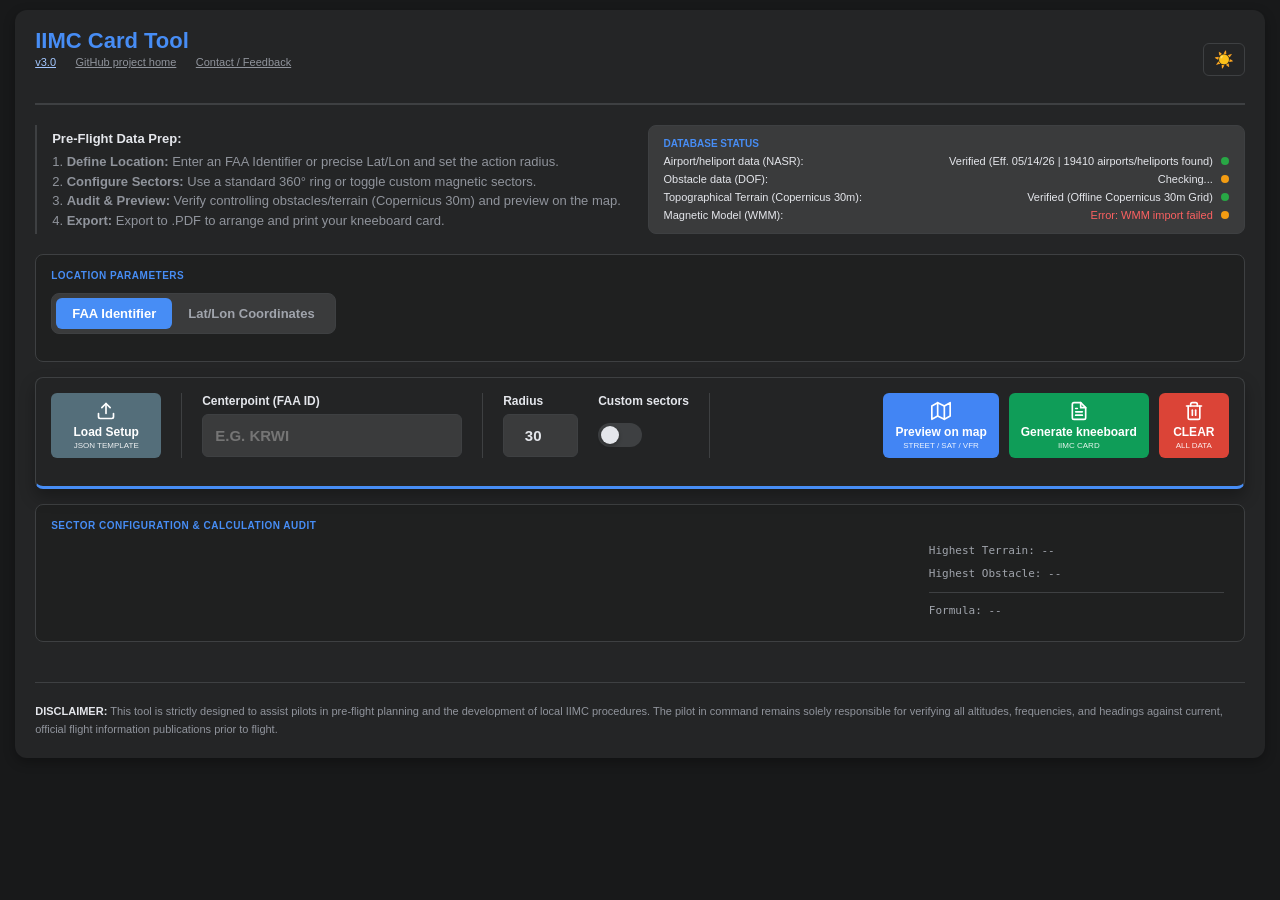
==== commit 5999a064: "Bump version to 3.0" ====
--- a/public/index.html
+++ b/public/index.html
@@ -235,7 +235,7 @@
     <div class="header-row no-print">
         <div>
             <h2 style="margin: 0; color: var(--primary); line-height: 1; font-size: 22px;">IIMC Card Tool</h2>
-            <span class="version-subtitle" onclick="toggleVersionHistory()">v2.6</span>
+            <span class="version-subtitle" onclick="toggleVersionHistory()">v3.0</span>
             <a href="https://github.com/cwmauze/iimc-card-tool" target="_blank" class="project-link">GitHub project home</a>
             <a href="mailto:cistern_fob3m@icloud.com" class="project-link">Contact / Feedback</a>
         </div>
